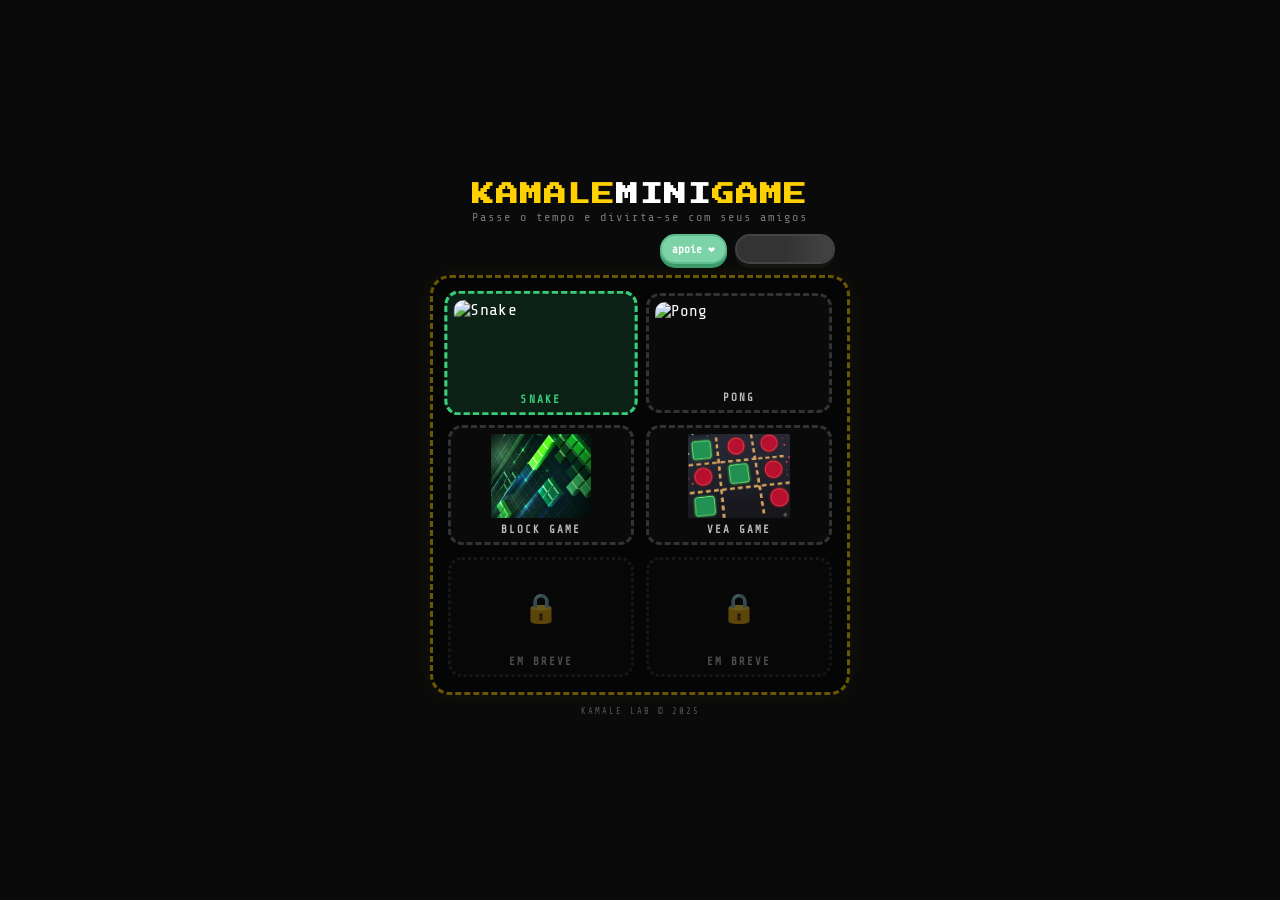
==== minigame/index.html @ 9aeac957 "fix: up/down navegam entre header e jogo (wrap=false), left/right wrap dentro do header (wrap=true)" ====
<!DOCTYPE html>
<html lang="pt-BR">
<head>
    <meta charset="UTF-8">
    <meta name="viewport" content="width=device-width, initial-scale=1.0, maximum-scale=1.0, user-scalable=no, viewport-fit=cover">
    <title>Kamale Games</title>
    <meta name="description" content="Kamale Games — Arcade retro no navegador. Snake, Pong, Block Game e Vea Game.">
    <link rel="preconnect" href="https://fonts.googleapis.com">
    <link rel="preconnect" href="https://fonts.gstatic.com" crossorigin>
    <link href="https://fonts.googleapis.com/css2?family=Press+Start+2P&family=Share+Tech+Mono&display=swap" rel="stylesheet">
    <style>
        *, *::before, *::after { margin:0; padding:0; box-sizing:border-box; -webkit-tap-highlight-color:transparent; }
        html, body { width:100%; height:100%; overflow:hidden; }
        body {
            background-color:#0a0a0a;
            color:#ffffff;
            font-family:'Share Tech Mono','Courier New',Courier,monospace;
            display:flex; flex-direction:column; align-items:center; justify-content:center;
            touch-action:none; position:fixed; inset:0;
            padding: 10px;
        }
        .header { display:flex; flex-direction:column; align-items:center; gap:4px; margin-bottom:clamp(6px,1.5vh,16px); user-select:none; }
        .header-logo { font-family:'Press Start 2P',monospace; font-size:clamp(0.85rem,4.5vw,1.4rem); font-weight:bold; color:#ffd100; letter-spacing:2px; }
        .header-sub { font-size:clamp(0.6rem,2.5vw,0.75rem); color:#777777; letter-spacing:2px; text-align:center; max-width:90vw; }
        
        #game-board {
            position: relative;
            aspect-ratio: 1 / 1;
            width: min(90vw, 72vh, 420px);
            border: 3px dashed rgba(255, 209, 0, 0.4);
            border-radius: 20px;
            background-color: #050505;
            box-shadow: 0 0 20px rgba(255, 208, 0, 0.05);
            overflow: hidden;
            padding: clamp(8px, 2vw, 15px);
            display: flex;
            flex-direction: column;
            align-items: center;
            gap: clamp(6px, 1.2vw, 10px);
        }

        /* ═══ APOIE BUTTON ═══ */
        a.apoie-btn {
            text-decoration: none;
            color: inherit;
        }
        .apoie-btn {
            height: 30px;
            padding: 0 10px;
            border-radius: 9999px;
            background-color: #7dd3a8;
            border: 2px solid #5ebd90;
            color: #000000;
            display: flex;
            align-items: center;
            justify-content: center;
            gap: 4px;
            cursor: pointer;
            outline: none;
            box-shadow: 0 4px 0 #3a9a6a;
            transform: translateY(-3px);
            transition: background-color 0.1s, transform 0.1s, border-color 0.1s, box-shadow 0.1s;
            user-select: none;
            flex-shrink: 0;
            font-family: 'Share Tech Mono', monospace;
            font-size: 0.7rem;
            font-weight: bold;
        }
        .apoie-btn:hover { background-color: #8ee5b8; }
        .apoie-btn.focused {
            background-color: #ffd100;
            border-color: #cca700;
            color: #000000;
            box-shadow: 0 0 15px rgba(255,209,0,0.5), 0 4px 0 #cca700;
            animation: apoiePulse 1s ease-in-out infinite;
        }
        @keyframes apoiePulse {
            0%, 100% { box-shadow: 0 0 15px rgba(255,209,0,0.5), 0 4px 0 #cca700; }
            50% { box-shadow: 0 0 25px rgba(255,209,0,0.8), 0 4px 0 #cca700; }
        }
        .apoie-btn:active { transform: translateY(1px); box-shadow: 0 1px 0 #3a9a6a; }

        /* ═══ GOOGLE LOGIN ═══ */
        .google-login-btn {
            position: relative;
            height: 30px;
            min-width: 100px;
            padding: 0 12px;
            border-radius: 9999px;
            background-color: #282828;
            border: 2px solid #444444;
            color: #ffffff;
            display: flex;
            align-items: center;
            justify-content: center;
            gap: 6px;
            cursor: pointer;
            outline: none;
            box-shadow: 0 4px 0 #141414;
            transform: translateY(-3px);
            transition: opacity 0.3s ease;
            user-select: none;
            flex-shrink: 0;
            margin-left: auto;
            font-family: 'Share Tech Mono', monospace;
            font-size: 0.65rem;
            font-weight: bold;
            white-space: nowrap;
            overflow: hidden;
        }
        .google-login-btn::after {
            content: '';
            position: absolute;
            inset: 0;
            border-radius: 9999px;
            background: linear-gradient(90deg, #333 25%, #444 50%, #333 75%);
            background-size: 200% 100%;
            animation: skeleton-shimmer 1.2s infinite;
        }
        .google-login-btn.loaded::after { display: none; }
        @keyframes skeleton-shimmer {
            0% { background-position: 200% 0; }
            100% { background-position: -200% 0; }
        }
        .google-login-btn svg { flex-shrink: 0; }
        .google-login-btn:hover,
        .google-login-btn.focused {
            background-color: #353535;
            border-color: #ffd100;
        }
        .google-login-btn:active {
            transform: translateY(1px);
            box-shadow: 0 1px 0 #141414;
        }

        /* ═══ GAMES GRID ═══ */
        .games-grid {
            display:grid; grid-template-columns:1fr 1fr; grid-template-rows:repeat(3, 1fr);
            gap:clamp(6px,1.2vw,12px);
            width:100%;
            flex:1;
            min-height:0;
        }
        .game-card {
            position:relative; border:3px dashed #333333; border-radius:14px;
            background-color:#0a0a0a; text-decoration:none; color:inherit;
            display:flex; flex-direction:column; align-items:center; justify-content:center;
            gap:clamp(2px,0.6vh,6px); padding:6px; overflow:hidden;
            transition:border-color 0.2s ease, transform 0.15s ease, background-color 0.2s ease; cursor:pointer;
        }
        .game-card:hover, .game-card.focused { border-color:var(--accent); background-color:var(--glow); transform:scale(1.04); outline:none; }
        .game-card:active { transform:scale(0.97); }
        .card-pong  { --accent:#00c8ff; --glow:rgba(0,200,255,0.14); }
        .card-snake { --accent:#3acc7a; --glow:rgba(58,204,122,0.14); }
        .card-block { --accent:#bf00ff; --glow:rgba(191,0,255,0.14); }
        .card-velha { --accent:#ffd100; --glow:rgba(255,209,0,0.14); }
        .card-soon  { --accent:#555555; --glow:rgba(85,85,85,0.14); }
        .card-preview { flex:1; width:100%; display:flex; align-items:center; justify-content:center; min-height:0; }
        .card-label { font-size:clamp(0.5rem,2.2vw,0.68rem); font-weight:bold; color:#bbbbbb; letter-spacing:2px; text-align:center; transition:color 0.2s; }
        .game-card:hover .card-label, .game-card.focused .card-label { color:var(--accent); }

        .card-preview-img { width:100%; height:100%; object-fit:contain; border-radius:10px; }

        /* ═══ CONTROLES MÓVEIS ═══ */
        #controls-wrapper {
            display: flex;
            justify-content: space-between;
            align-items: center;
            width: 100%;
            max-width: min(95vw, 320px);
            margin-top: clamp(8px, 1.5vh, 14px);
            user-select: none;
            z-index: 15;
        }

        #dpad-container {
            display: grid;
            grid-template-areas: ". up ." "left center right" ". down .";
            grid-template-columns: repeat(3, 38px);
            grid-template-rows: repeat(3, 38px);
            gap: 5px;
        }

        #action-buttons-container {
            display: flex;
            justify-content: center;
            align-items: center;
            width: 90px;
            height: 90px;
        }

        .dpad-btn-wrapper.up { grid-area: up; }
        .dpad-btn-wrapper.left { grid-area: left; }
        .dpad-btn-wrapper.center { grid-area: center; }
        .dpad-btn-wrapper.right { grid-area: right; }
        .dpad-btn-wrapper.down { grid-area: down; }

        .dpad-btn {
            width: 100%;
            height: 100%;
            background-color: #282828;
            border: 2px solid #444444;
            color: #888888;
            font-size: 0.9rem;
            display: flex;
            justify-content: center;
            align-items: center;
            cursor: pointer;
            outline: none;
            box-shadow: 0 4px 0 #141414;
            transform: translateY(-3px);
            transition: background-color 0.1s, transform 0.1s, border-color 0.1s, box-shadow 0.1s, color 0.1s;
            border-radius: 9px;
            font-weight: bold;
        }

        .action-btn {
            width: 100%;
            height: 100%;
            background-color: #282828;
            border: 2px solid #444444;
            border-radius: 50%;
            cursor: pointer;
            outline: none;
            box-shadow: 0 5px 0 #141414;
            transform: translateY(-4px);
            transition: background-color 0.1s, transform 0.1s, border-color 0.1s, box-shadow 0.1s, color 0.1s;
            color: #888888;
            font-size: 1.25rem;
            display: flex;
            justify-content: center;
            align-items: center;
            font-family: 'Share Tech Mono', monospace;
            font-weight: bold;
        }

        .dpad-btn:active, .dpad-btn.active,
        .action-btn:active, .action-btn.active {
            background-color: #ffd100;
            border-color: #cca700;
            color: #000000;
            transform: translateY(1px);
            box-shadow: 0 1px 0 #cca700;
        }

        .action-btn.action-a {
            width: 54px;
            height: 54px;
        }

        .pause-btn-wrapper {
            display: flex;
            flex-direction: column;
            align-items: center;
            justify-content: center;
            min-height: 50px;
        }

        .pause-btn {
            width: 28px;
            height: 28px;
            border-radius: 50%;
            background-color: #282828;
            border: 2px solid #444444;
            color: #888888;
            display: flex;
            justify-content: center;
            align-items: center;
            cursor: pointer;
            outline: none;
            box-shadow: 0 4px 0 #141414;
            transform: translateY(-3px);
            transition: background-color 0.1s, transform 0.1s, border-color 0.1s, box-shadow 0.1s, color 0.1s;
        }

        .pause-btn:active, .pause-btn.active {
            background-color: #ffd100;
            border-color: #cca700;
            color: #000000;
            transform: translateY(1px);
            box-shadow: 0 1px 0 #cca700;
        }

        .dpad-center-dot {
            width: 8px;
            height: 8px;
            background-color: #262626;
            border-radius: 50%;
            margin: auto;
        }

        .dpad-btn-wrapper.center {
            display: flex;
            justify-content: center;
            align-items: center;
        }

        .footer { margin-top:clamp(6px,1.2vh,12px); font-size:clamp(0.45rem,1.8vw,0.55rem); color:#555555; letter-spacing:2px; user-select:none; }

        /* ═══ RESPONSIVIDADE ═══ */
        @media (max-width:420px) {
            #game-board { width:95vw; height:auto !important; }
            body.vertical-game #game-board { width: min(90vw, 48vh, 320px) !important; }
            #screen-header { width:95vw; }
            body.vertical-game #screen-header { width: min(90vw, 48vh, 320px) !important; }
        }
        @media (max-height:560px) {
            .header { margin-bottom:4px; }
            .header-sub { display:none; }
            .footer { margin-top:4px; }
            #game-board { width:min(90vw, 70vh, 400px); }
            #screen-header { width:min(90vw, 70vh, 400px); }
        }
        @media (orientation:landscape) and (max-height:500px) {
            body { padding:4px; }
            .header { margin-bottom:2px; gap:2px; }
            .header-sub { display:none; }
            #game-board { width:min(85vw, 75vh, 380px); padding:6px; gap:4px; }
            #screen-header { width:min(85vw, 75vh, 380px); padding:0 6px; }
            #controls-wrapper { margin-top:4px; }
            .footer { margin-top:2px; }
        }
        @media (min-width: 769px) {
            #controls-wrapper { display: none !important; }
        }

        /* ═══ TELA DE APOIO ═══ */
        #apoie-screen {
            display: flex;
            flex-direction: column;
            align-items: center;
            justify-content: center;
            height: 100%;
            width: 100%;
        }
        .hidden {
            display: none !important;
        }
        .amount-btn {
            background-color: #111;
            border: 2px solid #333;
            color: #aaa;
            border-radius: 8px;
            font-family: 'Share Tech Mono', monospace;
            font-weight: bold;
            cursor: pointer;
            box-shadow: 0 3px 0 #1a1a1a;
            transform: translateY(-2px);
            transition: all 0.1s;
        }
        .amount-btn:hover, .amount-btn.focused {
            background-color: #222;
            border-color: #ffd100;
            color: #ffd100;
            box-shadow: 0 3px 0 #886a00;
            outline: none;
            transform: translateY(-1px) scale(1.02);
        }
        .amount-btn.selected {
            background-color: #ffd100;
            color: #1a1a1a;
            border-color: #ffd100;
            box-shadow: 0 3px 0 #886a00;
        }
        .amount-btn.selected:hover, .amount-btn.selected.focused {
            background-color: #ffe04d;
            border-color: #ffe04d;
            color: #1a1a1a;
        }
        .amount-btn:active {
            transform: translateY(1px);
            box-shadow: 0 0px 0 #1a1a1a;
        }
        
        .theme-light .amount-btn {
            background-color: #f5f5f5;
            border-color: #ccc;
            color: #333;
            box-shadow: 0 3px 0 #ddd;
        }
        .theme-light .amount-btn:hover, .theme-light .amount-btn.focused {
            background-color: #eaeaea;
            border-color: #ffd100;
            color: #ffd100;
            box-shadow: 0 3px 0 #cca700;
        }
        .theme-light .amount-btn.selected {
            background-color: #ffd100;
            color: #1a1a1a;
            border-color: #ffd100;
            box-shadow: 0 3px 0 #cca700;
        }

        /* ═══ GIFT MODAL ═══ */
        .gift-overlay {
            position: fixed; inset: 0; z-index: 5000;
            background: rgba(0,0,0,0.85);
            display: none; align-items: center; justify-content: center;
        }
        .gift-overlay.show { display: flex; }
        .gift-card {
            background: #111; border: 2px dashed rgba(255,209,0,0.4); border-radius: 18px;
            padding: 30px 24px; display: flex; flex-direction: column; align-items: center;
            gap: 18px; max-width: 320px; width: 90vw;
            box-shadow: 0 0 40px rgba(255,209,0,0.15);
            animation: giftAppear 0.4s cubic-bezier(0.34,1.56,0.64,1);
        }
        @keyframes giftAppear {
            from { opacity: 0; transform: scale(0.7) translateY(30px); }
            to { opacity: 1; transform: scale(1) translateY(0); }
        }
        .gift-title {
            font-family: 'Press Start 2P', monospace; font-size: 0.7rem;
            color: #ffd100; text-align: center; line-height: 1.6;
        }
        .gift-box-area {
            position: relative; width: 120px; height: 120px;
            cursor: pointer; user-select: none;
        }
        .gift-box {
            width: 100%; height: 100%; display: flex; align-items: center; justify-content: center;
            transition: transform 0.3s cubic-bezier(0.34,1.56,0.64,1), opacity 0.3s;
        }
        .gift-box.opened { transform: scale(0.5); opacity: 0; pointer-events: none; }
        .gift-box-svg { width: 100px; height: 100px; filter: drop-shadow(0 4px 12px rgba(255,209,0,0.3)); }
        .gift-ball {
            position: absolute; top: 50%; left: 50%;
            width: 0; height: 0; opacity: 0;
            transition: all 0.5s cubic-bezier(0.34,1.56,0.64,1);
        }
        .gift-ball.pop {
            width: 80px; height: 80px; margin: -40px 0 0 -40px;
            opacity: 1; animation: ballBounce 0.6s cubic-bezier(0.34,1.56,0.64,1);
        }
        @keyframes ballBounce {
            0% { transform: scale(0) rotate(-180deg); }
            60% { transform: scale(1.15) rotate(10deg); }
            100% { transform: scale(1) rotate(0deg); }
        }
        .gift-ball-svg { width: 100%; height: 100%; }
        .gift-actions {
            display: none; gap: 12px; width: 100%;
        }
        .gift-actions.show { display: flex; }
        .gift-btn {
            flex: 1; padding: 12px 0; border-radius: 10px;
            font-family: 'Press Start 2P', monospace; font-size: 0.55rem;
            cursor: pointer; border: none; transition: all 0.15s;
        }
        .gift-btn-activate {
            background: #3acc7a; color: #fff;
            box-shadow: 0 4px 0 #1e8a50;
        }
        .gift-btn-activate:hover { background: #4ddb8b; }
        .gift-btn-activate:active { transform: translateY(2px); box-shadow: 0 1px 0 #1e8a50; }
        .gift-btn-cancel {
            background: #444; color: #ccc; border: 1px solid #666;
            box-shadow: 0 4px 0 #222;
        }
        .gift-btn-cancel:hover { background: #555; color: #fff; }
        .gift-btn-cancel:active { transform: translateY(2px); box-shadow: 0 1px 0 #222; }
        .gift-hint {
            font-size: 0.65rem; color: #888; text-align: center;
        }
        .gift-hint.pop { display: none; }
        .gift-desc {
            font-size: 0.75rem; color: #aaa; text-align: center; line-height: 1.5;
            display: none;
        }
        .gift-desc.show { display: block; }

        /* ═══ TOAST ═══ */
        #toastContainer .toast {
            padding: 10px 20px; border-radius: 10px;
            font-family: 'Share Tech Mono', monospace; font-size: 0.8rem; font-weight: bold;
            color: #333; background-color: #fff; border: 1px solid #ddd;
            box-shadow: 0 6px 20px rgba(0,0,0,0.15);
            opacity: 0; transform: translateY(-20px);
            transition: all 0.3s cubic-bezier(0.4,0,0.2,1);
            pointer-events: auto; white-space: nowrap;
        }
        #toastContainer .toast.show { opacity: 1; transform: translateY(0); }
        #toastContainer .toast.hide { opacity: 0; transform: translateY(-20px); }
        #toastContainer .toast.toast-success { border-color: #3acc7a; background-color: #eafaf1; color: #2ea862; }

        /* ═══ SCREEN HEADER (FOR TOP BUTTONS ABOVE GAME BOARD) ═══ */
        #screen-header {
            display: flex;
            align-items: center;
            width: min(90vw, 72vh, 420px);
            padding: 0 clamp(8px, 2vw, 15px);
            margin-bottom: clamp(4px, 1vh, 8px);
            min-height: 30px;
            user-select: none;
        }

        /* ═══ ASPECT RATIO FOR VERTICAL GAMES (BLOCK/TETRIS) ═══ */
        body.vertical-game #game-board {
            aspect-ratio: 1 / 1.5 !important;
            width: min(90vw, 50vh, 320px) !important;
            height: auto !important;
        }
        body.vertical-game #screen-header {
            width: min(90vw, 50vh, 320px) !important;
        }


        /* ═══ JOGO ATIVO: iframe cola nas bordas tracejadas ═══ */
        body.game-active #game-board {
            padding: 0 !important;
            gap: 0 !important;
        }
        body.game-active #game-iframe {
            border-radius: 17px; /* acompanha o border-radius do #game-board (20px - borda 3px) */
            width: 100% !important;
            height: 100% !important;
            flex: 1;
        }
    </style>
</head>
<body>

<div class="header">
    <div class="header-logo">KAMALE<span style="color:#ffffff">MINI</span>GAME</div>
    <div class="header-sub">Passe o tempo e divirta-se com seus amigos</div>
</div>

<!-- Barra Superior Externa à Tela (Acima da linha tracejada) -->
<div id="screen-header">
    <!-- Botão Home (Voltar ao Menu) - Oculto por padrão -->
    <button id="home-btn" class="home-btn hidden" aria-label="Voltar ao menu" style="display: none; align-items: center; justify-content: center; width: 30px; height: 30px; border-radius: 50%; background: #cf6666; border: 2px solid #df8888; color: #fff; cursor: pointer; box-shadow: 0 3px 0 #8a3c3c; transform: translateY(-2px); font-weight: bold; font-family: monospace; font-size: 0.9rem; outline: none; z-index: 10;">
        ←
    </button>
    
    <!-- Área de Login/Apoie à direita -->
    <div id="screen-header-right" style="display: flex; align-items: center; gap: 8px; margin-left: auto;">
        <a href="apoie.html" class="apoie-btn" id="apoie-btn" aria-label="Apoie o Kamale Games">apoie ❤️</a>
        <button class="google-login-btn" id="google-login-btn" aria-label="Entrar"></button>
    </div>
</div>

<div id="game-board">

    <!-- Container de Conteúdo -->
    <div id="screen-content" style="width: 100%; flex: 1; min-height: 0; display: flex; flex-direction: column;">
        <div class="games-grid" id="games-grid">
            <!-- SNAKE -->
            <a href="snake/index.html" class="game-card card-snake" id="card-snake" aria-label="Jogar Snake">
                <div class="card-preview">
                    <img src="assets/previews/snake-preview.jpg" alt="Snake" class="card-preview-img">
                </div>
                <div class="card-label">SNAKE</div>
            </a>

            <!-- PONG -->
            <a href="pong/index.html" class="game-card card-pong" id="card-pong" aria-label="Jogar Pong">
                <div class="card-preview">
                    <img src="assets/previews/pong-preview.png" alt="Pong" class="card-preview-img">
                </div>
                <div class="card-label">PONG</div>
            </a>

            <!-- BLOCK -->
            <a href="block/index.html" class="game-card card-block" id="card-block" aria-label="Jogar Block Game">
                <div class="card-preview">
                    <img src="assets/previews/block-preview.png" alt="Block Game" class="card-preview-img">
                </div>
                <div class="card-label">BLOCK GAME</div>
            </a>

            <!-- VEA GAME -->
            <a href="veagame/index.html" class="game-card card-velha" id="card-velha" aria-label="Jogar Vea Game">
                <div class="card-preview">
                    <img src="assets/previews/vea-preview.png" alt="Vea Game" class="card-preview-img">
                </div>
                <div class="card-label">VEA GAME</div>
            </a>

            <!-- EM BREVE -->
            <div class="game-card card-soon" id="card-soon" style="opacity: 0.4; cursor: not-allowed; border-style: dotted;">
                <div class="card-preview" style="font-size: clamp(1.2rem, 4vw, 1.8rem); display: flex; align-items: center; justify-content: center; height:100%; width:100%;">
                    🔒
                </div>
                <div class="card-label">EM BREVE</div>
            </div>

            <!-- EM BREVE 2 -->
            <div class="game-card card-soon" id="card-soon-2" style="opacity: 0.4; cursor: not-allowed; border-style: dotted;">
                <div class="card-preview" style="font-size: clamp(1.2rem, 4vw, 1.8rem); display: flex; align-items: center; justify-content: center; height:100%; width:100%;">
                    🔒
                </div>
                <div class="card-label">EM BREVE</div>
            </div>
        </div>
        
        <iframe id="game-iframe" class="hidden" src="" style="width: 100%; flex: 1; border: none; background: #000; border-radius: 10px; display: none;"></iframe>

        <!-- TELA DE APOIO -->
        <div id="apoie-screen" class="hidden" style="width: 100%; flex: 1; display: flex; flex-direction: column; align-items: center; justify-content: center; gap: clamp(8px, 2vh, 18px); padding: clamp(10px, 3vw, 20px); box-sizing: border-box; overflow-y: auto;">
            <div class="apoie-card" style="width: 100%; max-width: 320px; display: flex; flex-direction: column; align-items: center; gap: clamp(8px, 1.8vh, 16px);">
                <div class="apoie-title" style="font-family: 'Press Start 2P', monospace; font-size: clamp(0.75rem, 3.5vw, 1.1rem); color: #ffd100; text-align: center; margin-bottom: 4px;">APOIE O KAMALE</div>
                <div class="apoie-desc" style="font-size: clamp(0.65rem, 2.8vw, 0.8rem); color: #888; text-align: center; max-width: 320px; line-height: 1.4;">
                    Ajude-nos a manter os minijogos gratuitos e sempre evoluindo! Sua contribuição garante novos recursos e skins!
                </div>
                
                <div style="width: 100%; height: 1px; background: rgba(255,209,0,0.15); margin: 4px 0;"></div>
                
                <div class="amount-label" style="font-size: clamp(0.65rem, 2.5vw, 0.75rem); color: #ffd100; font-weight: bold; align-self: flex-start;">ESCOLHA O VALOR:</div>
                <div class="amount-options" style="display: grid; grid-template-columns: repeat(4, 1fr); gap: 6px; width: 100%;">
                    <button class="amount-btn" data-value="5" style="padding: clamp(8px, 1.8vh, 12px) 0; font-size: clamp(0.75rem, 3vw, 0.95rem);">R$ 5</button>
                    <button class="amount-btn selected" data-value="10" style="padding: clamp(8px, 1.8vh, 12px) 0; font-size: clamp(0.75rem, 3vw, 0.95rem);">R$ 10</button>
                    <button class="amount-btn" data-value="20" style="padding: clamp(8px, 1.8vh, 12px) 0; font-size: clamp(0.75rem, 3vw, 0.95rem);">R$ 20</button>
                    <button class="amount-btn" data-value="50" style="padding: clamp(8px, 1.8vh, 12px) 0; font-size: clamp(0.75rem, 3vw, 0.95rem);">R$ 50</button>
                </div>
                
                <div style="width: 100%; height: 1px; background: rgba(255,209,0,0.15); margin: 4px 0;"></div>
                
                <button class="pay-btn" id="apoie-pay-btn" style="width: 100%; background: #3acc7a; border: none; padding: clamp(10px, 2vh, 14px); border-radius: 12px; font-family: 'Share Tech Mono', monospace; font-size: clamp(0.9rem, 3.5vw, 1.1rem); font-weight: bold; color: #fff; cursor: pointer; box-shadow: 0 4px 0 #1e8a50; transform: translateY(-2px); transition: all 0.1s; display: flex; align-items: center; justify-content: center; gap: 8px;">
                    APOIAR ❤️
                </button>
                
                <button class="back-btn menu-btn-back" id="apoie-back-btn" style="font-family: 'Share Tech Mono', monospace; padding: clamp(6px, 1.5vh, 10px) 16px; border-radius: 9999px; background: transparent; border: 2px solid #555; color: #aaa; cursor: pointer; font-size: clamp(0.7rem, 2.5vw, 0.8rem); transition: all 0.1s;">
                    ← VOLTAR
                </button>
            </div>
        </div>
    </div>
</div>

<!-- ═══ GIFT MODAL ═══ -->
<div class="gift-overlay" id="giftOverlay">
    <div class="gift-card">
        <div class="gift-title">🎁 PARABÉNS!<br>Você ganhou um<br>presente surpresa!</div>
        <div class="gift-box-area" id="giftBoxArea">
            <div class="gift-box" id="giftBox">
                <svg class="gift-box-svg" viewBox="0 0 100 100">
                    <rect x="15" y="40" width="70" height="50" rx="4" fill="#ffd100" stroke="#cca700" stroke-width="2"/>
                    <rect x="10" y="30" width="80" height="18" rx="4" fill="#ffeb3b" stroke="#cca700" stroke-width="2"/>
                    <rect x="45" y="30" width="10" height="60" fill="#e53935"/>
                    <rect x="10" y="30" width="80" height="18" rx="4" fill="none" stroke="#cca700" stroke-width="2"/>
                    <path d="M50 30 C50 30 35 10 25 20 C15 30 30 30 50 30" fill="#e53935"/>
                    <path d="M50 30 C50 30 65 10 75 20 C85 30 70 30 50 30" fill="#e53935"/>
                </svg>
            </div>
            <div class="gift-ball" id="giftBall">
                <img src="assets/shared/bola-da-copa-26.png" alt="Bola da Copa" class="gift-ball-svg">
            </div>
        </div>
        <div class="gift-hint" id="giftHint">Toque na caixa para abrir!</div>
        <div class="gift-desc" id="giftDesc">BOLA DA COPA ⚽<br>Substitui os círculos em todos os jogos!</div>
        <div class="gift-actions" id="giftActions">
            <button class="gift-btn gift-btn-activate" id="giftActivate">ATIVAR</button>
            <button class="gift-btn gift-btn-cancel" id="giftCancel">CANCELAR</button>
        </div>
    </div>
</div>

<!-- ═══ TOAST ═══ -->
<div id="toastContainer" style="position:fixed;top:12px;left:50%;transform:translateX(-50%);z-index:9999;display:flex;flex-direction:column;align-items:center;gap:8px;pointer-events:none;"></div>
<div id="controls-wrapper">
    <div id="dpad-container">
        <div class="dpad-btn-wrapper up">
            <button id="dpad-up" class="dpad-btn" aria-label="Mover para cima">▲</button>
        </div>
        <div class="dpad-btn-wrapper left">
            <button id="dpad-left" class="dpad-btn" aria-label="Mover para a esquerda">◀</button>
        </div>
        <div class="dpad-btn-wrapper center">
            <div class="dpad-center-dot"></div>
        </div>
        <div class="dpad-btn-wrapper right">
            <button id="dpad-right" class="dpad-btn" aria-label="Mover para a direita">▶</button>
        </div>
        <div class="dpad-btn-wrapper down">
            <button id="dpad-down" class="dpad-btn" aria-label="Mover para baixo">▼</button>
        </div>
    </div>

    <!-- Botão de Pause (Meio) - Oculto por padrão -->
    <div class="pause-btn-wrapper">
        <button id="mobile-pause-btn" class="pause-btn hidden" aria-label="Pausar jogo" style="display: none;">
            <svg xmlns="http://www.w3.org/2000/svg" viewBox="0 0 24 24" width="12" height="12" fill="currentColor">
                <rect x="5" y="4" width="4" height="16" rx="1"/>
                <rect x="15" y="4" width="4" height="16" rx="1"/>
            </svg>
        </button>
    </div>

    <div id="action-buttons-container">
        <button id="action-a" class="action-btn action-a" aria-label="Selecionar">A</button>
    </div>
</div>

<div class="footer">KAMALE LAB &copy; 2025</div>

<!-- Firebase SDK -->
<script src="https://www.gstatic.com/firebasejs/9.23.0/firebase-app-compat.js"></script>
<script src="https://www.gstatic.com/firebasejs/9.23.0/firebase-database-compat.js"></script>
<script src="https://www.gstatic.com/firebasejs/9.23.0/firebase-auth-compat.js"></script>
<script src="firebase-config.js"></script>
<script src="auth.js"></script>

<script>
    // ═══ TOAST ═══
    function showToast(message, type = 'info', duration = 3000) {
        const container = document.getElementById('toastContainer');
        if (!container) return;
        const toast = document.createElement('div');
        toast.className = 'toast toast-' + type;
        toast.textContent = message;
        container.appendChild(toast);
        requestAnimationFrame(() => { toast.classList.add('show'); });
        setTimeout(() => {
            toast.classList.remove('show');
            toast.classList.add('hide');
            setTimeout(() => toast.remove(), 300);
        }, duration);
    }

    // ═══ GIFT MODAL ═══
    function checkGiftModal() {
        const params = new URLSearchParams(window.location.search);
        if (params.get('gift') === 'pending') {
            showGiftModal();
            window.history.replaceState({}, '', 'index.html');
        }
    }

    function showGiftModal() {
        const overlay = document.getElementById('giftOverlay');
        const boxArea = document.getElementById('giftBoxArea');
        const box = document.getElementById('giftBox');
        const ball = document.getElementById('giftBall');
        const hint = document.getElementById('giftHint');
        const desc = document.getElementById('giftDesc');
        const actions = document.getElementById('giftActions');
        const activateBtn = document.getElementById('giftActivate');
        const cancelBtn = document.getElementById('giftCancel');

        overlay.classList.add('show');
        box.classList.remove('opened');
        ball.classList.remove('pop');
        hint.classList.remove('pop');
        desc.classList.remove('show');
        actions.classList.remove('show');

        let opened = false;

        boxArea.onclick = () => {
            if (opened) return;
            opened = true;
            box.classList.add('opened');
            setTimeout(() => {
                ball.classList.add('pop');
                hint.classList.add('pop');
                setTimeout(() => {
                    desc.classList.add('show');
                    actions.classList.add('show');
                }, 500);
            }, 250);
        };

        activateBtn.onclick = () => {
            localStorage.setItem('kamale_donor', 'true');
            overlay.classList.remove('show');
            showToast('Bola da Copa ativada! ⚽', 'success');
        };

        cancelBtn.onclick = () => {
            overlay.classList.remove('show');
        };
    }

    checkGiftModal();

    // Estado do Jogo Centralizado
    let gameActive = false;
    let hubPaused = false;
    const gameIframe = document.getElementById('game-iframe');
    
    // Injetar estilos de reset e escala no iframe dinamicamente para evitar cache de CSS no browser
    if (gameIframe) {
        gameIframe.onload = () => {
            try {
                const doc = gameIframe.contentDocument || gameIframe.contentWindow.document;
                if (!doc) return;
                if (doc.body) {
                    doc.body.classList.add('in-iframe');
                }
                let style = doc.getElementById('kamale-iframe-styles');
                if (!style) {
                    style = doc.createElement('style');
                    style.id = 'kamale-iframe-styles';
                    doc.head.appendChild(style);
                }
                style.textContent = `
                    #controls-wrapper, .game-top-row {
                        display: none !important;
                    }
                    body, #app-container, .screen, .game-section {
                        height: 100% !important;
                        width: 100% !important;
                        max-width: 100% !important;
                        padding: 0 !important;
                        margin: 0 !important;
                    }
                    #game-board {
                        max-width: 100% !important;
                        width: 100% !important;
                        height: 100% !important;
                        border: none !important;
                        border-radius: 0 !important;
                        box-shadow: none !important;
                        padding: 0 !important;
                        aspect-ratio: unset !important;
                        overflow: unset !important;
                        overflow-y: auto !important;
                        display: flex !important;
                        flex-direction: column !important;
                        justify-content: center !important;
                    }
                    .overlay, #game-canvas, #mp-game-canvas {
                        border-radius: 0 !important;
                    }
                    .menu-btn {
                        padding: 6px 14px 10px 14px !important;
                        font-size: 0.95rem !important;
                        box-shadow: 0 3px 0 #141414 !important;
                        transform: translateY(-2px) !important;
                        width: auto !important;
                        max-width: 240px !important;
                    }
                    .menu-btn:active, .menu-btn.focused:active {
                        transform: translateY(1px) !important;
                        box-shadow: 0 0px 0 #141414 !important;
                    }
                    .menu-title {
                        font-size: 1.3rem !important;
                        margin-bottom: 6px !important;
                    }
                    .menu-content {
                        gap: 8px !important;
                        padding: 10px !important;
                    }
                    .room-input, .mp-input, .name-input {
                        font-size: 1rem !important;
                        padding: 8px 12px !important;
                        margin-top: 6px !important;
                    }
                    .instructions-title {
                        font-size: 1rem !important;
                    }
                    .instructions-list li {
                        font-size: 0.72rem !important;
                        line-height: 1.3 !important;
                    }
                    .instructions-content {
                        padding: 10px 15px !important;
                    }
                    .game-over-title {
                        font-size: 1.2rem !important;
                    }
                    .spectator-text {
                        font-size: 0.75rem !important;
                    }
                    .game-over-content {
                        padding: 15px !important;
                        gap: 8px !important;
                    }
                `;
            } catch (e) {
                console.error("Erro ao injetar estilos no iframe:", e);
            }
        };
    }
    
    const gamesGrid = document.getElementById('games-grid');
    const homeBtn = document.getElementById('home-btn');
    const screenHeaderRight = document.getElementById('screen-header-right');
    const mobilePauseBtn = document.getElementById('mobile-pause-btn');

    // Mapeamento de tecla e ícone do botão A por jogo
    const GAME_ACTION_MAP = {
        snake:   { key: 'z',   label: 'Y', dpadLabel: 'Língua' },
        pong:    { key: ' ',   label: '⚡', dpadLabel: 'Poder'  },
        block:   { key: 'z', label: '↻', dpadLabel: 'Girar' },
        veagame: { key: 'Enter',   label: '✓', dpadLabel: 'OK'    },
    };
    let currentGameActionKey = 'z';

    function startGame(url) {
        gameActive = true;

        // Detectar jogo pelo URL e configurar botão A
        const gameName = Object.keys(GAME_ACTION_MAP).find(k => url.includes(k)) || 'snake';
        const actionCfg = GAME_ACTION_MAP[gameName];
        currentGameActionKey = actionCfg.key;
        const actionBtn = document.getElementById('action-a');
        if (actionBtn) actionBtn.textContent = actionCfg.label;

        // Ajustar proporção se for o jogo Block
        if (gameName === 'block') {
            document.body.classList.add('vertical-game');
        } else {
            document.body.classList.remove('vertical-game');
        }

        // Exibir e carregar o iframe
        const separator = url.includes('?') ? '&' : '?';
        gameIframe.src = `${url}${separator}iframe=true`;
        gameIframe.style.display = 'block';
        gameIframe.classList.remove('hidden');

        // Ocultar a grid de jogos
        gamesGrid.style.display = 'none';

        // Ativar modo jogo no body (remove padding do game-board)
        document.body.classList.add('game-active');

        // Exibir botão home (evitar UI duplicada)
        homeBtn.style.display = 'flex';
        homeBtn.classList.remove('hidden');

        // Exibir botão de pause com ícone de pause e resetar estado de pause
        hubPaused = false;
        mobilePauseBtn.style.display = 'flex';
        mobilePauseBtn.classList.remove('hidden');
        setPauseBtnIcon(false);
    }

    // Atualiza ícone do botão pause/play no hub
    function setPauseBtnIcon(isPaused) {
        if (!mobilePauseBtn) return;
        if (isPaused) {
            // Ícone de Play
            mobilePauseBtn.innerHTML = '<svg xmlns="http://www.w3.org/2000/svg" viewBox="0 0 24 24" width="12" height="12" fill="currentColor"><path d="M8 5v14l11-7z"/></svg>';
        } else {
            // Ícone de Pause
            mobilePauseBtn.innerHTML = '<svg xmlns="http://www.w3.org/2000/svg" viewBox="0 0 24 24" width="12" height="12" fill="currentColor"><rect x="5" y="4" width="4" height="16" rx="1"/><rect x="15" y="4" width="4" height="16" rx="1"/></svg>';
        }
    }

    function exitGame() {
        gameActive = false;

        // Resetar foco do header
        focusedHeaderIndex = -1;
        updateHeaderFocus();

        // Resetar proporção da tela
        document.body.classList.remove('vertical-game');

        // Remover modo jogo (restaura padding do game-board)
        document.body.classList.remove('game-active');

        // Limpar e ocultar o iframe
        gameIframe.src = 'about:blank';
        gameIframe.style.display = 'none';
        gameIframe.classList.add('hidden');
        
        // Mostrar a grid de jogos
        gamesGrid.style.display = 'grid';
        
        // Ocultar botão de pause e resetar ícone e estado de pause
        hubPaused = false;
        mobilePauseBtn.style.display = 'none';
        mobilePauseBtn.classList.add('hidden');
        setPauseBtnIcon(false);

        
        // Ocultar botão home
        homeBtn.style.display = 'none';
        homeBtn.classList.add('hidden');
        
        // Retornar o foco
        updateFocus();
    }

    // ═══ HEADER ITEMS (navegáveis mesmo com jogo ativo) ═══
    const headerItems = [
        document.getElementById('home-btn'),
        document.getElementById('apoie-btn'),
        document.getElementById('google-login-btn'),
    ].filter(Boolean);
    let focusedHeaderIndex = -1; // -1 = sem foco no header (jogo tem foco)

    function updateHeaderFocus() {
        headerItems.forEach((item, idx) => {
            if (idx === focusedHeaderIndex) {
                item.classList.add('focused');
            } else {
                item.classList.remove('focused');
            }
        });
    }

    function moveHeaderFocus(dir, wrap) {
        if (headerItems.length === 0) return false;
        if (focusedHeaderIndex === -1 && dir > 0) return false;
        if (focusedHeaderIndex === -1 && dir < 0) {
            focusedHeaderIndex = headerItems.length - 1;
        } else {
            const next = focusedHeaderIndex + dir;
            if (next < 0) {
                if (wrap) {
                    focusedHeaderIndex = headerItems.length - 1;
                } else {
                    focusedHeaderIndex = -1; // sai do header, volta ao jogo
                    updateHeaderFocus();
                    return true;
                }
            } else if (next >= headerItems.length) {
                if (wrap) {
                    focusedHeaderIndex = 0;
                } else {
                    focusedHeaderIndex = -1; // sai do header, volta ao jogo
                    updateHeaderFocus();
                    return true;
                }
            } else {
                focusedHeaderIndex = next;
            }
        }
        updateHeaderFocus();
        return true;
    }

    function activateHeaderFocus() {
        if (focusedHeaderIndex < 0 || focusedHeaderIndex >= headerItems.length) return false;
        const item = headerItems[focusedHeaderIndex];
        if (item) item.click();
        return true;
    }

    // ═══ NAVEGAÇÃO DO MENU ═══
    const allItems = [
        document.getElementById('apoie-btn'),
        document.getElementById('google-login-btn'),
        document.getElementById('card-snake'),
        document.getElementById('card-pong'),
        document.getElementById('card-block'),
        document.getElementById('card-velha'),
        document.getElementById('card-soon'),
        document.getElementById('card-soon-2')
    ];
    let focusedIndex = 2;
    const ROWS = [[0, 1], [2, 3], [4, 5], [6, 7]];

    function findPos(idx) {
        for (let r = 0; r < ROWS.length; r++) {
            const c = ROWS[r].indexOf(idx);
            if (c !== -1) return { r, c };
        }
        return { r: 0, c: 0 };
    }

    function updateFocus() {
        if (gameActive) return;
        allItems.forEach((item, idx) => {
            if (idx === focusedIndex) {
                item.classList.add('focused');
                item.focus();
            } else {
                item.classList.remove('focused');
            }
        });
    }

    allItems.forEach((item, idx) => {
        item.addEventListener('mouseenter', () => {
            if (!gameActive) {
                focusedIndex = idx;
                updateFocus();
            }
        });
    });

    // Capturar cliques diretos do mouse nos cards de jogos
    const gameCards = document.querySelectorAll('.game-card');
    gameCards.forEach(card => {
        card.addEventListener('click', (e) => {
            e.preventDefault();
            const url = card.getAttribute('href');
            if (url) startGame(url);
        });
    });

    function moveFocus(dr, dc) {
        if (gameActive) return;
        const currentRows = apoieActive ? ROWS_APOIE : ROWS;
        const currentItems = apoieActive ? allItemsApoie : allItems;
        let currentIdx = apoieActive ? focusedIndexApoie : focusedIndex;

        function findPosInternal(idx) {
            for (let r = 0; r < currentRows.length; r++) {
                const c = currentRows[r].indexOf(idx);
                if (c !== -1) return { r, c };
            }
            return { r: 0, c: 0 };
        }

        const { r, c } = findPosInternal(currentIdx);
        let nr = r + dr;
        const totalRows = currentRows.length;

        // Wrap-around vertical
        if (nr < 0) nr = totalRows - 1;
        if (nr >= totalRows) nr = 0;

        const row = currentRows[nr];
        let nc = dc === 0 ? c : c + dc;

        // Wrap-around horizontal
        if (nc < 0) nc = row.length - 1;
        if (nc >= row.length) nc = 0;

        if (apoieActive) {
            focusedIndexApoie = row[nc];
            updateFocusApoie();
        } else {
            focusedIndex = row[nc];
            updateFocus();
        }
    }

    // Configuração dos Botões Físicos / D-pad
    function setupButton(btn, pressAction, releaseAction) {
        if (!btn) return;
        const press = (e) => {
            e.preventDefault();
            btn.classList.add('active');
            pressAction();
        };
        const release = () => {
            btn.classList.remove('active');
            if (releaseAction) releaseAction();
        };
        btn.addEventListener('touchstart', press, { passive: false });
        btn.addEventListener('touchend', release, { passive: true });
        btn.addEventListener('touchcancel', release, { passive: true });
        btn.addEventListener('mousedown', press);
        btn.addEventListener('mouseup', release);
        btn.addEventListener('mouseleave', release);
    }

    // ═══ COMUNICAÇÃO COM IFRAME VIA postMessage ═══
    // Mapeia botão do dpad para tecla de teclado padrão
    const DPAD_KEY_MAP = {
        'dpad-up':    'ArrowUp',
        'dpad-down':  'ArrowDown',
        'dpad-left':  'ArrowLeft',
        'dpad-right': 'ArrowRight',
    };

    function sendKeyToIframe(key, eventType) {
        if (!gameActive || !gameIframe.contentWindow) return;
        gameIframe.contentWindow.postMessage(
            { type: 'KAMALE_INPUT', key, event: eventType },
            '*'
        );
    }

    setupButton(document.getElementById('dpad-up'),
        () => {
            if (gameActive) {
                if (!moveHeaderFocus(-1, false)) {
                    sendKeyToIframe('ArrowUp', 'keydown');
                }
            } else moveFocus(-1, 0);
        },
        () => {
            if (gameActive && focusedHeaderIndex === -1) sendKeyToIframe('ArrowUp', 'keyup');
        }
    );

    setupButton(document.getElementById('dpad-down'),
        () => {
            if (gameActive) {
                if (!moveHeaderFocus(1, false)) {
                    sendKeyToIframe('ArrowDown', 'keydown');
                }
            } else moveFocus(1, 0);
        },
        () => {
            if (gameActive && focusedHeaderIndex === -1) sendKeyToIframe('ArrowDown', 'keyup');
        }
    );

    setupButton(document.getElementById('dpad-left'),
        () => {
            if (gameActive) {
                if (focusedHeaderIndex === -1) {
                    sendKeyToIframe('ArrowLeft', 'keydown');
                } else {
                    moveHeaderFocus(-1, true);
                }
            } else moveFocus(0, -1);
        },
        () => {
            if (gameActive && focusedHeaderIndex === -1) sendKeyToIframe('ArrowLeft', 'keyup');
        }
    );

    setupButton(document.getElementById('dpad-right'),
        () => {
            if (gameActive) {
                if (focusedHeaderIndex === -1) {
                    sendKeyToIframe('ArrowRight', 'keydown');
                } else {
                    moveHeaderFocus(1, true);
                }
            } else moveFocus(0, 1);
        },
        () => {
            if (gameActive && focusedHeaderIndex === -1) sendKeyToIframe('ArrowRight', 'keyup');
        }
    );

    setupButton(document.getElementById('mobile-pause-btn'),
        () => {
            if (gameActive) {
                hubPaused = !hubPaused;
                setPauseBtnIcon(hubPaused);
                sendKeyToIframe('p', 'keydown');
            }
        },
        () => {
            if (gameActive) sendKeyToIframe('p', 'keyup');
        }
    );

    setupButton(document.getElementById('action-a'),
        () => {
            if (gameActive) {
                if (!activateHeaderFocus()) {
                    sendKeyToIframe(currentGameActionKey, 'keydown');
                }
            } else if (apoieActive) {
                const item = allItemsApoie[focusedIndexApoie];
                if (item) item.click();
            } else {
                const item = allItems[focusedIndex];
                if (item.tagName === 'A') {
                    const url = item.getAttribute('href');
                    startGame(url);
                } else {
                    item.click();
                }
            }
        },
        () => {
            if (gameActive && focusedHeaderIndex === -1) sendKeyToIframe(currentGameActionKey, 'keyup');
        }
    );

    // Evento do Botão Home
    homeBtn.addEventListener('click', () => {
        if (apoieActive) closeApoieScreen();
        else exitGame();
    });

    // Repasse de Inputs de Teclado ao iframe via postMessage
    window.addEventListener('keydown', (e) => {
        if (gameActive) {
            if (e.key === 'Escape') {
                exitGame();
                e.preventDefault();
                return;
            }

            // Navegação vertical do header (sobe/desce entre header e jogo)
            if (e.key === 'ArrowUp' || e.key === 'w' || e.key === 'W' || e.key === 'ArrowDown' || e.key === 's' || e.key === 'S') {
                const dir = (e.key === 'ArrowUp' || e.key === 'w' || e.key === 'W') ? -1 : 1;
                if (moveHeaderFocus(dir, false)) {
                    document.getElementById('dpad-up')?.classList.add('active');
                    e.preventDefault();
                    return;
                }
            }

            // Navegação horizontal do header (lado a lado, quando já estiver focado)
            if (e.key === 'ArrowLeft' || e.key === 'a' || e.key === 'A' || e.key === 'ArrowRight' || e.key === 'd' || e.key === 'D') {
                if (focusedHeaderIndex !== -1) {
                    const hdir = (e.key === 'ArrowLeft' || e.key === 'a' || e.key === 'A') ? -1 : 1;
                    moveHeaderFocus(hdir, true);
                    document.getElementById('dpad-left')?.classList.add('active');
                    e.preventDefault();
                    return;
                }
            }

            // Ativar botão do header se estiver focado
            if ([' ', 'Enter', 'z', 'Z', 'x', 'X'].includes(e.key)) {
                document.getElementById('action-a')?.classList.add('active');
                if (activateHeaderFocus()) {
                    e.preventDefault();
                    return;
                }
            }

            // Feedback visual nos botões do index
            switch (e.key) {
                case 'ArrowUp': case 'w': case 'W': document.getElementById('dpad-up')?.classList.add('active'); break;
                case 'ArrowDown': case 's': case 'S': document.getElementById('dpad-down')?.classList.add('active'); break;
                case 'ArrowLeft': case 'a': case 'A': document.getElementById('dpad-left')?.classList.add('active'); break;
                case 'ArrowRight': case 'd': case 'D': document.getElementById('dpad-right')?.classList.add('active'); break;
                case ' ': case 'Enter': case 'z': case 'Z': case 'x': case 'X': document.getElementById('action-a')?.classList.add('active'); break;
                case 'p': case 'P':
                    document.getElementById('mobile-pause-btn')?.classList.add('active');
                    hubPaused = !hubPaused;
                    setPauseBtnIcon(hubPaused);
                    break;
            }

            // Encaminhar tecla ao iframe via postMessage (com tradução para ação)
            let keyToSend = e.key;
            if ([' ', 'Enter', 'z', 'Z', 'x', 'X'].includes(e.key)) {
                keyToSend = currentGameActionKey;
            }
            sendKeyToIframe(keyToSend, 'keydown');
            e.preventDefault();
            return;
        }

        let handled = false;
        switch (e.key) {
            case 'ArrowUp': case 'w': case 'W':
                moveFocus(-1, 0);
                document.getElementById('dpad-up')?.classList.add('active');
                handled = true; break;
            case 'ArrowDown': case 's': case 'S':
                moveFocus(1, 0);
                document.getElementById('dpad-down')?.classList.add('active');
                handled = true; break;
            case 'ArrowLeft': case 'a': case 'A':
                moveFocus(0, -1);
                document.getElementById('dpad-left')?.classList.add('active');
                handled = true; break;
            case 'ArrowRight': case 'd': case 'D':
                moveFocus(0, 1);
                document.getElementById('dpad-right')?.classList.add('active');
                handled = true; break;
            case ' ': case 'Enter': case 'z': case 'Z': case 'x': case 'X':
                document.getElementById('action-a')?.classList.add('active');
                if (apoieActive) {
                    const item = allItemsApoie[focusedIndexApoie];
                    if (item) item.click();
                } else {
                    const item = allItems[focusedIndex];
                    if (item.tagName === 'A') {
                        const url = item.getAttribute('href');
                        startGame(url);
                    } else {
                        item.click();
                    }
                }
                handled = true; break;
        }
        if (handled) e.preventDefault();
    });

    window.addEventListener('keyup', (e) => {
        if (gameActive) {
            switch (e.key) {
                case 'ArrowUp': case 'w': case 'W': document.getElementById('dpad-up')?.classList.remove('active'); break;
                case 'ArrowDown': case 's': case 'S': document.getElementById('dpad-down')?.classList.remove('active'); break;
                case 'ArrowLeft': case 'a': case 'A': document.getElementById('dpad-left')?.classList.remove('active'); break;
                case 'ArrowRight': case 'd': case 'D': document.getElementById('dpad-right')?.classList.remove('active'); break;
                case ' ': case 'Enter': case 'z': case 'Z': case 'x': case 'X': document.getElementById('action-a')?.classList.remove('active'); break;
                case 'p': case 'P': document.getElementById('mobile-pause-btn')?.classList.remove('active'); break;
            }

            // Só encaminha keyup ao iframe se o header não estiver focado
            if (focusedHeaderIndex === -1) {
                let keyToSend = e.key;
                if ([' ', 'Enter', 'z', 'Z', 'x', 'X'].includes(e.key)) {
                    keyToSend = currentGameActionKey;
                }
                sendKeyToIframe(keyToSend, 'keyup');
            }
            return;
        }

        switch (e.key) {
            case 'ArrowUp': case 'w': case 'W': document.getElementById('dpad-up')?.classList.remove('active'); break;
            case 'ArrowDown': case 's': case 'S': document.getElementById('dpad-down')?.classList.remove('active'); break;
            case 'ArrowLeft': case 'a': case 'A': document.getElementById('dpad-left')?.classList.remove('active'); break;
            case 'ArrowRight': case 'd': case 'D': document.getElementById('dpad-right')?.classList.remove('active'); break;
            case ' ': case 'Enter': case 'z': case 'Z': case 'x': case 'X': document.getElementById('action-a')?.classList.remove('active'); break;
        }
    });

    // Apoie Screen Setup
    let apoieActive = false;
    let focusedIndexApoie = 1; // Default to R$ 10
    let allItemsApoie = [];
    const ROWS_APOIE = [[0, 1, 2, 3], [4], [5]];
    let selectedAmount = 10;

    function updateFocusApoie() {
        if (!apoieActive) return;
        allItemsApoie.forEach((item, idx) => {
            if (idx === focusedIndexApoie) {
                item.classList.add('focused');
                item.focus();
            } else {
                item.classList.remove('focused');
            }
        });
    }

    function openApoieScreen() {
        apoieActive = true;
        gamesGrid.classList.add('hidden');
        document.getElementById('apoie-screen').classList.remove('hidden');
        
        homeBtn.style.display = 'block';
        homeBtn.classList.remove('hidden');
        
        if (allItemsApoie.length === 0) {
            const amountBtns = document.querySelectorAll('#apoie-screen .amount-btn');
            amountBtns.forEach((btn, idx) => {
                if (!allItemsApoie.includes(btn)) allItemsApoie.push(btn);
                
                btn.addEventListener('click', () => {
                    amountBtns.forEach(b => b.classList.remove('selected'));
                    btn.classList.add('selected');
                    selectedAmount = parseInt(btn.dataset.value);
                });
            });
            allItemsApoie.push(document.getElementById('apoie-pay-btn'));
            allItemsApoie.push(document.getElementById('apoie-back-btn'));
            
            allItemsApoie.forEach((item, idx) => {
                item.addEventListener('mouseenter', () => {
                    if (apoieActive) {
                        focusedIndexApoie = idx;
                        updateFocusApoie();
                    }
                });
            });
        }
        
        focusedIndexApoie = 1;
        updateFocusApoie();
    }

    function closeApoieScreen() {
        apoieActive = false;
        document.getElementById('apoie-screen').classList.add('hidden');
        gamesGrid.classList.remove('hidden');
        
        homeBtn.style.display = 'none';
        homeBtn.classList.add('hidden');
        
        focusedIndex = 0; // Focus the apoie-btn in the main menu
        updateFocus();
    }

    // Intercept click on apoie-btn in main menu
    const mainApoieBtn = document.getElementById('apoie-btn');
    if (mainApoieBtn) {
        mainApoieBtn.addEventListener('click', (e) => {
            e.preventDefault();
            openApoieScreen();
        });
    }

    // Escape key handling to close apoie screen
    window.addEventListener('keydown', (e) => {
        if (e.key === 'Escape' && apoieActive) {
            closeApoieScreen();
            e.preventDefault();
        }
    });

    updateFocus();
</script>

</body>
</html>
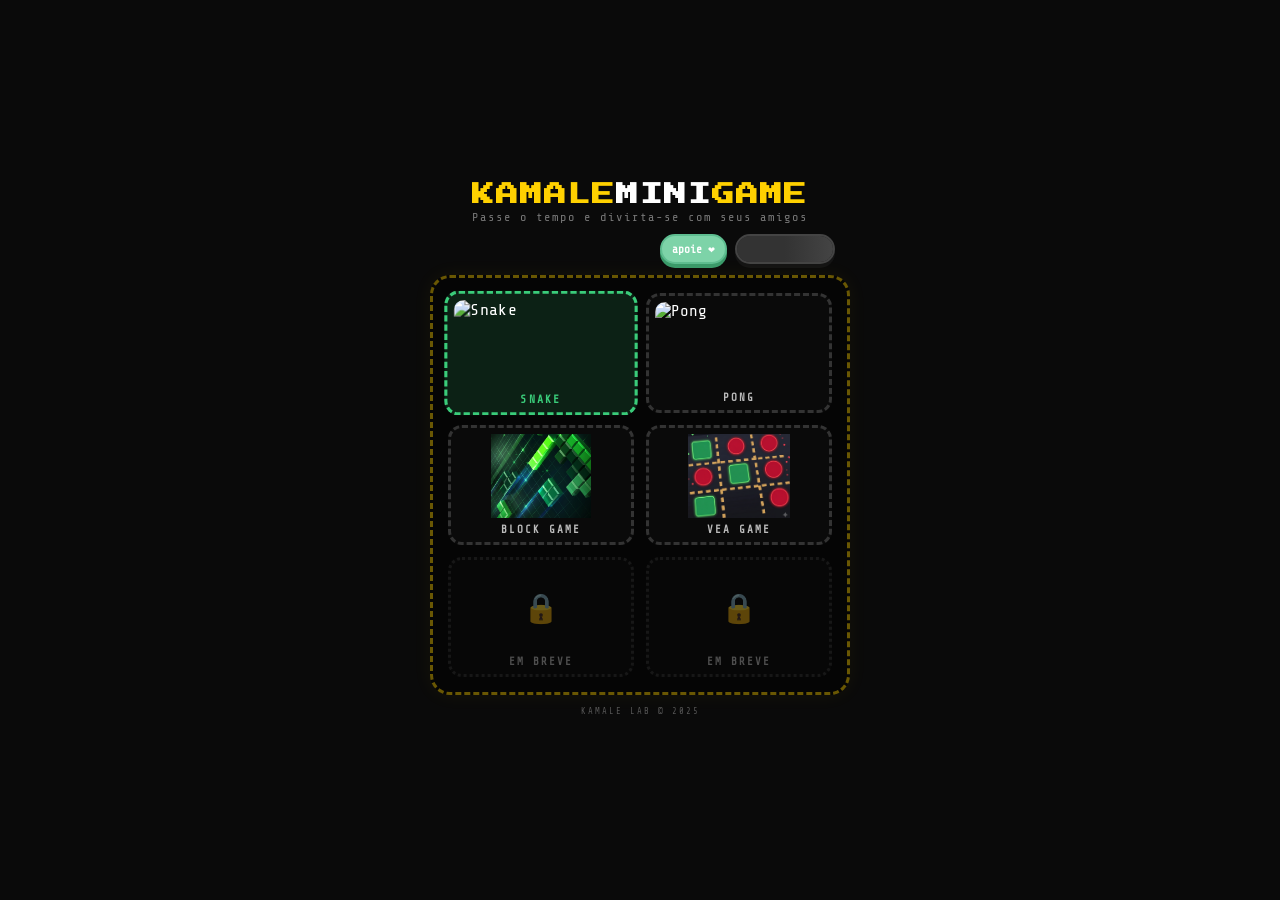
==== commit cd31b7dc: "integra navegação do header com menus dos jogos via postMessage bidirecional - Hub agora escuta KAMA" ====
--- a/minigame/index.html
+++ b/minigame/index.html
@@ -332,24 +332,66 @@
             justify-content: center;
             height: 100%;
             width: 100%;
+            overflow-y: auto;
         }
         .hidden {
             display: none !important;
+        }
+        .apoie-card {
+            width: 100%;
+            max-width: 320px;
+            display: flex;
+            flex-direction: column;
+            align-items: center;
+            gap: clamp(8px, 1.8vh, 16px);
+            border: 3px dashed rgba(255, 209, 0, 0.25);
+            border-radius: 20px;
+            padding: clamp(16px, 4vw, 28px);
+            background: rgba(255, 209, 0, 0.03);
+        }
+        .apoie-title {
+            font-family: 'Press Start 2P', monospace;
+            font-size: clamp(0.7rem, 3.2vw, 1rem);
+            color: #ffd100;
+            text-align: center;
+            line-height: 1.5;
+        }
+        .apoie-desc {
+            font-size: clamp(0.6rem, 2.5vw, 0.75rem);
+            color: #999;
+            text-align: center;
+            line-height: 1.5;
+            max-width: 280px;
+        }
+        .apoie-divider {
+            width: 100%;
+            height: 1px;
+            background: linear-gradient(90deg, transparent, rgba(255,209,0,0.2), transparent);
+            margin: 4px 0;
+        }
+        .apoie-label {
+            font-size: clamp(0.55rem, 2.2vw, 0.65rem);
+            color: #ffd100;
+            font-weight: bold;
+            letter-spacing: 1px;
+            align-self: flex-start;
         }
         .amount-btn {
             background-color: #111;
             border: 2px solid #333;
             color: #aaa;
-            border-radius: 8px;
+            border-radius: 10px;
             font-family: 'Share Tech Mono', monospace;
             font-weight: bold;
             cursor: pointer;
             box-shadow: 0 3px 0 #1a1a1a;
             transform: translateY(-2px);
             transition: all 0.1s;
+            padding: clamp(8px, 1.8vh, 12px) 0;
+            font-size: clamp(0.7rem, 2.8vw, 0.9rem);
         }
         .amount-btn:hover, .amount-btn.focused {
-            background-color: #222;
+            background-color: #1a1a1a;
             border-color: #ffd100;
             color: #ffd100;
             box-shadow: 0 3px 0 #886a00;
@@ -358,37 +400,66 @@
         }
         .amount-btn.selected {
             background-color: #ffd100;
-            color: #1a1a1a;
+            color: #0a0a0a;
             border-color: #ffd100;
             box-shadow: 0 3px 0 #886a00;
         }
         .amount-btn.selected:hover, .amount-btn.selected.focused {
             background-color: #ffe04d;
             border-color: #ffe04d;
-            color: #1a1a1a;
+            color: #0a0a0a;
         }
         .amount-btn:active {
             transform: translateY(1px);
             box-shadow: 0 0px 0 #1a1a1a;
         }
-        
-        .theme-light .amount-btn {
-            background-color: #f5f5f5;
-            border-color: #ccc;
-            color: #333;
-            box-shadow: 0 3px 0 #ddd;
-        }
-        .theme-light .amount-btn:hover, .theme-light .amount-btn.focused {
-            background-color: #eaeaea;
+        .apoie-pay-btn {
+            width: 100%;
+            background: #ffd100;
+            border: none;
+            padding: clamp(10px, 2vh, 14px);
+            border-radius: 12px;
+            font-family: 'Press Start 2P', monospace;
+            font-size: clamp(0.65rem, 2.8vw, 0.85rem);
+            font-weight: bold;
+            color: #0a0a0a;
+            cursor: pointer;
+            box-shadow: 0 4px 0 #b38f00;
+            transform: translateY(-2px);
+            transition: all 0.1s;
+            display: flex;
+            align-items: center;
+            justify-content: center;
+            gap: 8px;
+            letter-spacing: 1px;
+        }
+        .apoie-pay-btn:hover, .apoie-pay-btn.focused {
+            background: #ffe44d;
+            box-shadow: 0 4px 0 #cca700;
+            transform: translateY(-2px);
+            outline: none;
+        }
+        .apoie-pay-btn:active {
+            transform: translateY(1px);
+            box-shadow: 0 1px 0 #b38f00;
+        }
+        .apoie-back-btn {
+            font-family: 'Share Tech Mono', monospace;
+            padding: clamp(6px, 1.5vh, 10px) 20px;
+            border-radius: 9999px;
+            background: transparent;
+            border: 2px solid #444;
+            color: #888;
+            cursor: pointer;
+            font-size: clamp(0.6rem, 2.2vw, 0.7rem);
+            transition: all 0.1s;
+            letter-spacing: 1px;
+        }
+        .apoie-back-btn:hover, .apoie-back-btn.focused {
             border-color: #ffd100;
             color: #ffd100;
-            box-shadow: 0 3px 0 #cca700;
-        }
-        .theme-light .amount-btn.selected {
-            background-color: #ffd100;
-            color: #1a1a1a;
-            border-color: #ffd100;
-            box-shadow: 0 3px 0 #cca700;
+            background: rgba(255, 209, 0, 0.08);
+            outline: none;
         }
 
         /* ═══ GIFT MODAL ═══ */
@@ -596,30 +667,30 @@
         <iframe id="game-iframe" class="hidden" src="" style="width: 100%; flex: 1; border: none; background: #000; border-radius: 10px; display: none;"></iframe>
 
         <!-- TELA DE APOIO -->
-        <div id="apoie-screen" class="hidden" style="width: 100%; flex: 1; display: flex; flex-direction: column; align-items: center; justify-content: center; gap: clamp(8px, 2vh, 18px); padding: clamp(10px, 3vw, 20px); box-sizing: border-box; overflow-y: auto;">
-            <div class="apoie-card" style="width: 100%; max-width: 320px; display: flex; flex-direction: column; align-items: center; gap: clamp(8px, 1.8vh, 16px);">
-                <div class="apoie-title" style="font-family: 'Press Start 2P', monospace; font-size: clamp(0.75rem, 3.5vw, 1.1rem); color: #ffd100; text-align: center; margin-bottom: 4px;">APOIE O KAMALE</div>
-                <div class="apoie-desc" style="font-size: clamp(0.65rem, 2.8vw, 0.8rem); color: #888; text-align: center; max-width: 320px; line-height: 1.4;">
+        <div id="apoie-screen" class="hidden">
+            <div class="apoie-card">
+                <div class="apoie-title">APOIE O KAMALE</div>
+                <div class="apoie-desc">
                     Ajude-nos a manter os minijogos gratuitos e sempre evoluindo! Sua contribuição garante novos recursos e skins!
                 </div>
                 
-                <div style="width: 100%; height: 1px; background: rgba(255,209,0,0.15); margin: 4px 0;"></div>
+                <div class="apoie-divider"></div>
                 
-                <div class="amount-label" style="font-size: clamp(0.65rem, 2.5vw, 0.75rem); color: #ffd100; font-weight: bold; align-self: flex-start;">ESCOLHA O VALOR:</div>
+                <div class="apoie-label">ESCOLHA O VALOR:</div>
                 <div class="amount-options" style="display: grid; grid-template-columns: repeat(4, 1fr); gap: 6px; width: 100%;">
-                    <button class="amount-btn" data-value="5" style="padding: clamp(8px, 1.8vh, 12px) 0; font-size: clamp(0.75rem, 3vw, 0.95rem);">R$ 5</button>
-                    <button class="amount-btn selected" data-value="10" style="padding: clamp(8px, 1.8vh, 12px) 0; font-size: clamp(0.75rem, 3vw, 0.95rem);">R$ 10</button>
-                    <button class="amount-btn" data-value="20" style="padding: clamp(8px, 1.8vh, 12px) 0; font-size: clamp(0.75rem, 3vw, 0.95rem);">R$ 20</button>
-                    <button class="amount-btn" data-value="50" style="padding: clamp(8px, 1.8vh, 12px) 0; font-size: clamp(0.75rem, 3vw, 0.95rem);">R$ 50</button>
+                    <button class="amount-btn" data-value="5">R$ 5</button>
+                    <button class="amount-btn selected" data-value="10">R$ 10</button>
+                    <button class="amount-btn" data-value="20">R$ 20</button>
+                    <button class="amount-btn" data-value="50">R$ 50</button>
                 </div>
                 
-                <div style="width: 100%; height: 1px; background: rgba(255,209,0,0.15); margin: 4px 0;"></div>
+                <div class="apoie-divider"></div>
                 
-                <button class="pay-btn" id="apoie-pay-btn" style="width: 100%; background: #3acc7a; border: none; padding: clamp(10px, 2vh, 14px); border-radius: 12px; font-family: 'Share Tech Mono', monospace; font-size: clamp(0.9rem, 3.5vw, 1.1rem); font-weight: bold; color: #fff; cursor: pointer; box-shadow: 0 4px 0 #1e8a50; transform: translateY(-2px); transition: all 0.1s; display: flex; align-items: center; justify-content: center; gap: 8px;">
+                <button class="apoie-pay-btn" id="apoie-pay-btn">
                     APOIAR ❤️
                 </button>
                 
-                <button class="back-btn menu-btn-back" id="apoie-back-btn" style="font-family: 'Share Tech Mono', monospace; padding: clamp(6px, 1.5vh, 10px) 16px; border-radius: 9999px; background: transparent; border: 2px solid #555; color: #aaa; cursor: pointer; font-size: clamp(0.7rem, 2.5vw, 0.8rem); transition: all 0.1s;">
+                <button class="apoie-back-btn" id="apoie-back-btn">
                     ← VOLTAR
                 </button>
             </div>
@@ -983,6 +1054,12 @@
         document.getElementById('google-login-btn'),
     ].filter(Boolean);
     let focusedHeaderIndex = -1; // -1 = sem foco no header (jogo tem foco)
+    let gameMenuState = { onMenu: false, focusIndex: 0, totalItems: 0 };
+    window.addEventListener('message', (e) => {
+        if (e.data && e.data.type === 'KAMALE_MENU_STATE') {
+            gameMenuState = e.data;
+        }
+    });
 
     function updateHeaderFocus() {
         headerItems.forEach((item, idx) => {
@@ -996,6 +1073,25 @@
 
     function moveHeaderFocus(dir, wrap) {
         if (headerItems.length === 0) return false;
+
+        const atGameFirst = gameMenuState.onMenu && gameMenuState.totalItems > 0 && gameMenuState.focusIndex === 0;
+        const atGameLast = gameMenuState.onMenu && gameMenuState.totalItems > 0 && gameMenuState.focusIndex === gameMenuState.totalItems - 1;
+
+        // Jogo focado e em menu: UP do primeiro item → header, DOWN do último → header
+        if (focusedHeaderIndex === -1 && gameMenuState.onMenu) {
+            if (dir < 0 && atGameFirst) {
+                focusedHeaderIndex = 0; // volta ao home
+                updateHeaderFocus();
+                return true;
+            }
+            if (dir > 0 && atGameLast) {
+                focusedHeaderIndex = 0; // volta ao home
+                updateHeaderFocus();
+                return true;
+            }
+            return false; // deixa a tecla ir para o jogo
+        }
+
         if (focusedHeaderIndex === -1 && dir > 0) return false;
         if (focusedHeaderIndex === -1 && dir < 0) {
             focusedHeaderIndex = headerItems.length - 1;
@@ -1004,16 +1100,26 @@
             if (next < 0) {
                 if (wrap) {
                     focusedHeaderIndex = headerItems.length - 1;
+                } else if (gameMenuState.onMenu) {
+                    // UP do home → jogo vai para o último (deixa tecla passar)
+                    focusedHeaderIndex = -1;
+                    updateHeaderFocus();
+                    return false;
                 } else {
-                    focusedHeaderIndex = -1; // sai do header, volta ao jogo
+                    focusedHeaderIndex = -1;
                     updateHeaderFocus();
                     return true;
                 }
             } else if (next >= headerItems.length) {
                 if (wrap) {
                     focusedHeaderIndex = 0;
+                } else if (gameMenuState.onMenu) {
+                    // DOWN do último header → jogo vai para o primeiro (deixa tecla passar)
+                    focusedHeaderIndex = -1;
+                    updateHeaderFocus();
+                    return false;
                 } else {
-                    focusedHeaderIndex = -1; // sai do header, volta ao jogo
+                    focusedHeaderIndex = -1;
                     updateHeaderFocus();
                     return true;
                 }
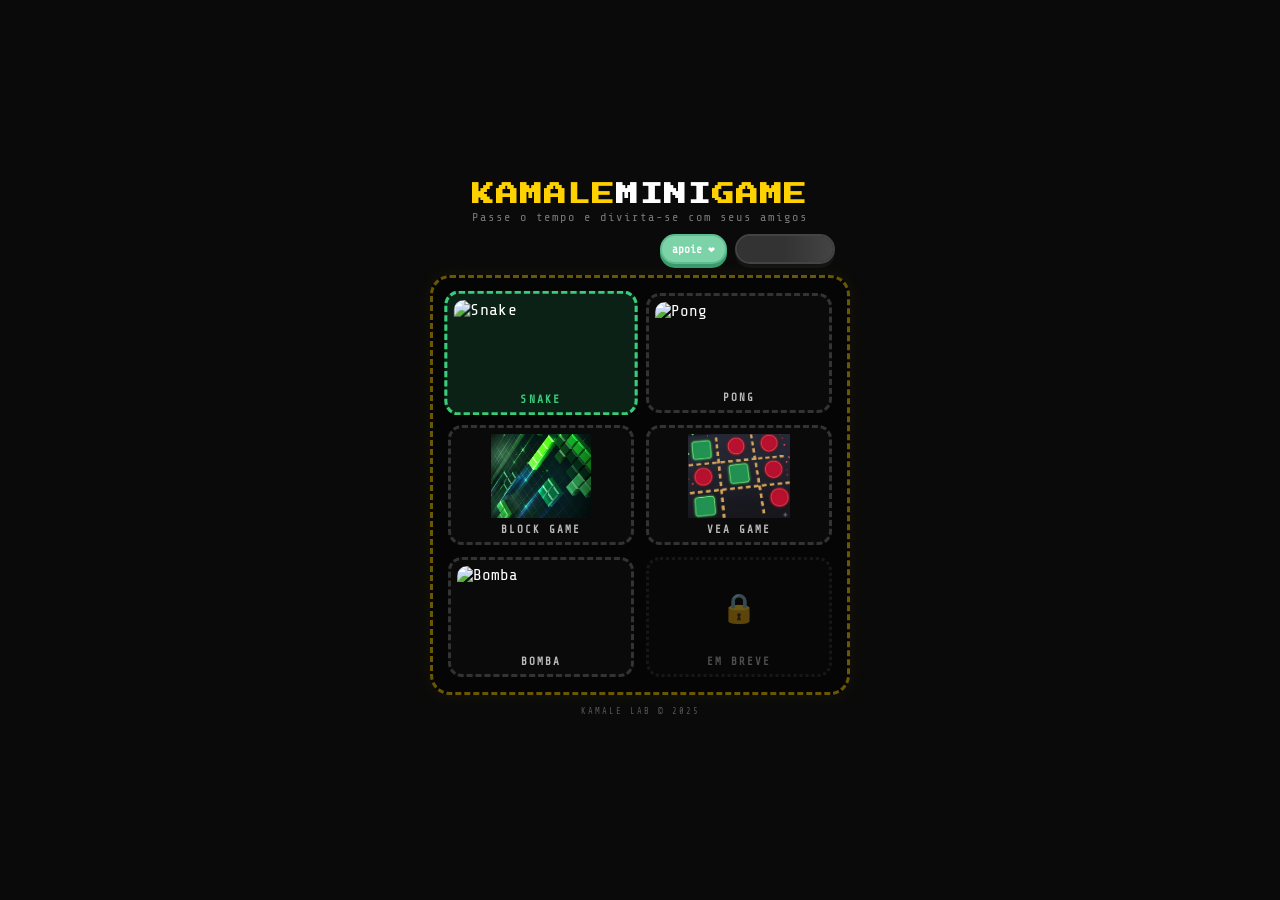
==== commit 9568d66a: "Adiciona preview de bomba e corrige previews dos jogos" ====
--- a/minigame/index.html
+++ b/minigame/index.html
@@ -154,6 +154,7 @@
         .card-snake { --accent:#3acc7a; --glow:rgba(58,204,122,0.14); }
         .card-block { --accent:#bf00ff; --glow:rgba(191,0,255,0.14); }
         .card-velha { --accent:#ffd100; --glow:rgba(255,209,0,0.14); }
+        .card-bomber { --accent:#ff6400; --glow:rgba(255,100,0,0.14); }
         .card-soon  { --accent:#555555; --glow:rgba(85,85,85,0.14); }
         .card-preview { flex:1; width:100%; display:flex; align-items:center; justify-content:center; min-height:0; }
         .card-label { font-size:clamp(0.5rem,2.2vw,0.68rem); font-weight:bold; color:#bbbbbb; letter-spacing:2px; text-align:center; transition:color 0.2s; }
@@ -339,35 +340,38 @@
         }
         .apoie-card {
             width: 100%;
-            max-width: 320px;
+            height: 100%;
             display: flex;
             flex-direction: column;
             align-items: center;
-            gap: clamp(8px, 1.8vh, 16px);
-            border: 3px dashed rgba(255, 209, 0, 0.25);
-            border-radius: 20px;
-            padding: clamp(16px, 4vw, 28px);
-            background: rgba(255, 209, 0, 0.03);
+            justify-content: center;
+            gap: clamp(6px, 1.4vh, 12px);
+            padding: clamp(6px, 1.5vh, 12px) 0;
+            background: transparent;
+            border: none;
         }
         .apoie-title {
             font-family: 'Press Start 2P', monospace;
-            font-size: clamp(0.7rem, 3.2vw, 1rem);
+            font-size: clamp(0.7rem, 3vw, 0.95rem);
             color: #ffd100;
             text-align: center;
-            line-height: 1.5;
+            line-height: 1.4;
+            flex-shrink: 0;
         }
         .apoie-desc {
-            font-size: clamp(0.6rem, 2.5vw, 0.75rem);
-            color: #999;
+            font-size: clamp(0.6rem, 2.2vw, 0.72rem);
+            color: #aaaaaa;
             text-align: center;
-            line-height: 1.5;
-            max-width: 280px;
+            line-height: 1.4;
+            max-width: 290px;
+            flex-shrink: 0;
         }
         .apoie-divider {
             width: 100%;
             height: 1px;
-            background: linear-gradient(90deg, transparent, rgba(255,209,0,0.2), transparent);
-            margin: 4px 0;
+            background: linear-gradient(90deg, transparent, rgba(255,209,0,0.15), transparent);
+            margin: 2px 0;
+            flex-shrink: 0;
         }
         .apoie-label {
             font-size: clamp(0.55rem, 2.2vw, 0.65rem);
@@ -375,20 +379,23 @@
             font-weight: bold;
             letter-spacing: 1px;
             align-self: flex-start;
+            margin-left: 10px;
+            flex-shrink: 0;
         }
         .amount-btn {
             background-color: #111;
             border: 2px solid #333;
             color: #aaa;
-            border-radius: 10px;
+            border-radius: 8px;
             font-family: 'Share Tech Mono', monospace;
             font-weight: bold;
             cursor: pointer;
             box-shadow: 0 3px 0 #1a1a1a;
             transform: translateY(-2px);
             transition: all 0.1s;
-            padding: clamp(8px, 1.8vh, 12px) 0;
-            font-size: clamp(0.7rem, 2.8vw, 0.9rem);
+            padding: clamp(6px, 1.2vh, 10px) 0;
+            font-size: clamp(0.75rem, 2.5vw, 0.85rem);
+            flex-shrink: 0;
         }
         .amount-btn:hover, .amount-btn.focused {
             background-color: #1a1a1a;
@@ -415,12 +422,13 @@
         }
         .apoie-pay-btn {
             width: 100%;
+            max-width: 280px;
             background: #ffd100;
             border: none;
-            padding: clamp(10px, 2vh, 14px);
-            border-radius: 12px;
+            padding: clamp(8px, 1.8vh, 12px);
+            border-radius: 10px;
             font-family: 'Press Start 2P', monospace;
-            font-size: clamp(0.65rem, 2.8vw, 0.85rem);
+            font-size: clamp(0.65rem, 2.5vw, 0.8rem);
             font-weight: bold;
             color: #0a0a0a;
             cursor: pointer;
@@ -432,6 +440,7 @@
             justify-content: center;
             gap: 8px;
             letter-spacing: 1px;
+            flex-shrink: 0;
         }
         .apoie-pay-btn:hover, .apoie-pay-btn.focused {
             background: #ffe44d;
@@ -445,15 +454,17 @@
         }
         .apoie-back-btn {
             font-family: 'Share Tech Mono', monospace;
-            padding: clamp(6px, 1.5vh, 10px) 20px;
+            padding: clamp(5px, 1.2vh, 8px) 16px;
             border-radius: 9999px;
             background: transparent;
             border: 2px solid #444;
             color: #888;
             cursor: pointer;
-            font-size: clamp(0.6rem, 2.2vw, 0.7rem);
+            font-size: clamp(0.65rem, 2.2vw, 0.75rem);
             transition: all 0.1s;
             letter-spacing: 1px;
+            flex-shrink: 0;
+            margin-top: 2px;
         }
         .apoie-back-btn:hover, .apoie-back-btn.focused {
             border-color: #ffd100;
@@ -647,13 +658,13 @@
                 <div class="card-label">VEA GAME</div>
             </a>
 
-            <!-- EM BREVE -->
-            <div class="game-card card-soon" id="card-soon" style="opacity: 0.4; cursor: not-allowed; border-style: dotted;">
-                <div class="card-preview" style="font-size: clamp(1.2rem, 4vw, 1.8rem); display: flex; align-items: center; justify-content: center; height:100%; width:100%;">
-                    🔒
+            <!-- BOMBER -->
+            <a href="bomber/index.html" class="game-card card-bomber" id="card-bomber" aria-label="Jogar Bomba">
+                <div class="card-preview">
+                    <img src="assets/previews/bomba-preview.png" alt="Bomba" class="card-preview-img">
                 </div>
-                <div class="card-label">EM BREVE</div>
-            </div>
+                <div class="card-label">BOMBA</div>
+            </a>
 
             <!-- EM BREVE 2 -->
             <div class="game-card card-soon" id="card-soon-2" style="opacity: 0.4; cursor: not-allowed; border-style: dotted;">
@@ -956,6 +967,7 @@
         pong:    { key: ' ',   label: '⚡', dpadLabel: 'Poder'  },
         block:   { key: 'z', label: '↻', dpadLabel: 'Girar' },
         veagame: { key: 'Enter',   label: '✓', dpadLabel: 'OK'    },
+        bomber:  { key: ' ',   label: '💣', dpadLabel: 'Bomba'   },
     };
     let currentGameActionKey = 'z';
 
@@ -1042,6 +1054,10 @@
         // Ocultar botão home
         homeBtn.style.display = 'none';
         homeBtn.classList.add('hidden');
+
+        // Resetar o botão de ação para ficar sem ícone de jogo (volta a ser 'A')
+        const actionBtn = document.getElementById('action-a');
+        if (actionBtn) actionBtn.textContent = 'A';
         
         // Retornar o foco
         updateFocus();
@@ -1073,6 +1089,8 @@
 
     function moveHeaderFocus(dir, wrap) {
         if (headerItems.length === 0) return false;
+        // Bloquear header enquanto jogo está ativo e não pausado, exceto se estiver nas telas de menu do jogo
+        if (gameActive && !hubPaused && !gameMenuState.onMenu) return false;
 
         const atGameFirst = gameMenuState.onMenu && gameMenuState.totalItems > 0 && gameMenuState.focusIndex === 0;
         const atGameLast = gameMenuState.onMenu && gameMenuState.totalItems > 0 && gameMenuState.focusIndex === gameMenuState.totalItems - 1;
@@ -1080,12 +1098,16 @@
         // Jogo focado e em menu: UP do primeiro item → header, DOWN do último → header
         if (focusedHeaderIndex === -1 && gameMenuState.onMenu) {
             if (dir < 0 && atGameFirst) {
-                focusedHeaderIndex = 0; // volta ao home
+                const loginBtn = document.getElementById('google-login-btn');
+                const idx = headerItems.indexOf(loginBtn);
+                focusedHeaderIndex = idx !== -1 ? idx : 0;
                 updateHeaderFocus();
                 return true;
             }
             if (dir > 0 && atGameLast) {
-                focusedHeaderIndex = 0; // volta ao home
+                const loginBtn = document.getElementById('google-login-btn');
+                const idx = headerItems.indexOf(loginBtn);
+                focusedHeaderIndex = idx !== -1 ? idx : 0;
                 updateHeaderFocus();
                 return true;
             }
@@ -1146,7 +1168,7 @@
         document.getElementById('card-pong'),
         document.getElementById('card-block'),
         document.getElementById('card-velha'),
-        document.getElementById('card-soon'),
+        document.getElementById('card-bomber'),
         document.getElementById('card-soon-2')
     ];
     let focusedIndex = 2;
@@ -1534,8 +1556,40 @@
                     selectedAmount = parseInt(btn.dataset.value);
                 });
             });
-            allItemsApoie.push(document.getElementById('apoie-pay-btn'));
-            allItemsApoie.push(document.getElementById('apoie-back-btn'));
+            
+            const payBtn = document.getElementById('apoie-pay-btn');
+            const backBtn = document.getElementById('apoie-back-btn');
+            
+            if (!allItemsApoie.includes(payBtn)) allItemsApoie.push(payBtn);
+            if (!allItemsApoie.includes(backBtn)) allItemsApoie.push(backBtn);
+
+            payBtn.addEventListener('click', () => {
+                if (selectedAmount <= 0 || isNaN(selectedAmount)) {
+                    showToast('Selecione um valor válido', 'info');
+                    return;
+                }
+                var user = window.KamaleAuth ? window.KamaleAuth.getUser() : firebase.auth().currentUser;
+                if (!user) {
+                    showToast('Faça login para apoiar', 'info');
+                    return;
+                }
+                firebase.database().ref('supporters/' + user.uid).set({
+                    name: user.displayName || '',
+                    email: user.email || '',
+                    amount: selectedAmount,
+                    date: new Date().toISOString()
+                }).then(() => {
+                    showToast('Obrigado pelo apoio! Você ganhou um presente surpresa!', 'success', 2500);
+                    setTimeout(() => {
+                        closeApoieScreen();
+                        showGiftModal();
+                    }, 1500);
+                });
+            });
+
+            backBtn.addEventListener('click', () => {
+                closeApoieScreen();
+            });
             
             allItemsApoie.forEach((item, idx) => {
                 item.addEventListener('mouseenter', () => {
@@ -1563,11 +1617,14 @@
         updateFocus();
     }
 
-    // Intercept click on apoie-btn in main menu
+    // Intercept click on apoie-btn (including during active gameplay)
     const mainApoieBtn = document.getElementById('apoie-btn');
     if (mainApoieBtn) {
         mainApoieBtn.addEventListener('click', (e) => {
             e.preventDefault();
+            if (gameActive) {
+                exitGame();
+            }
             openApoieScreen();
         });
     }
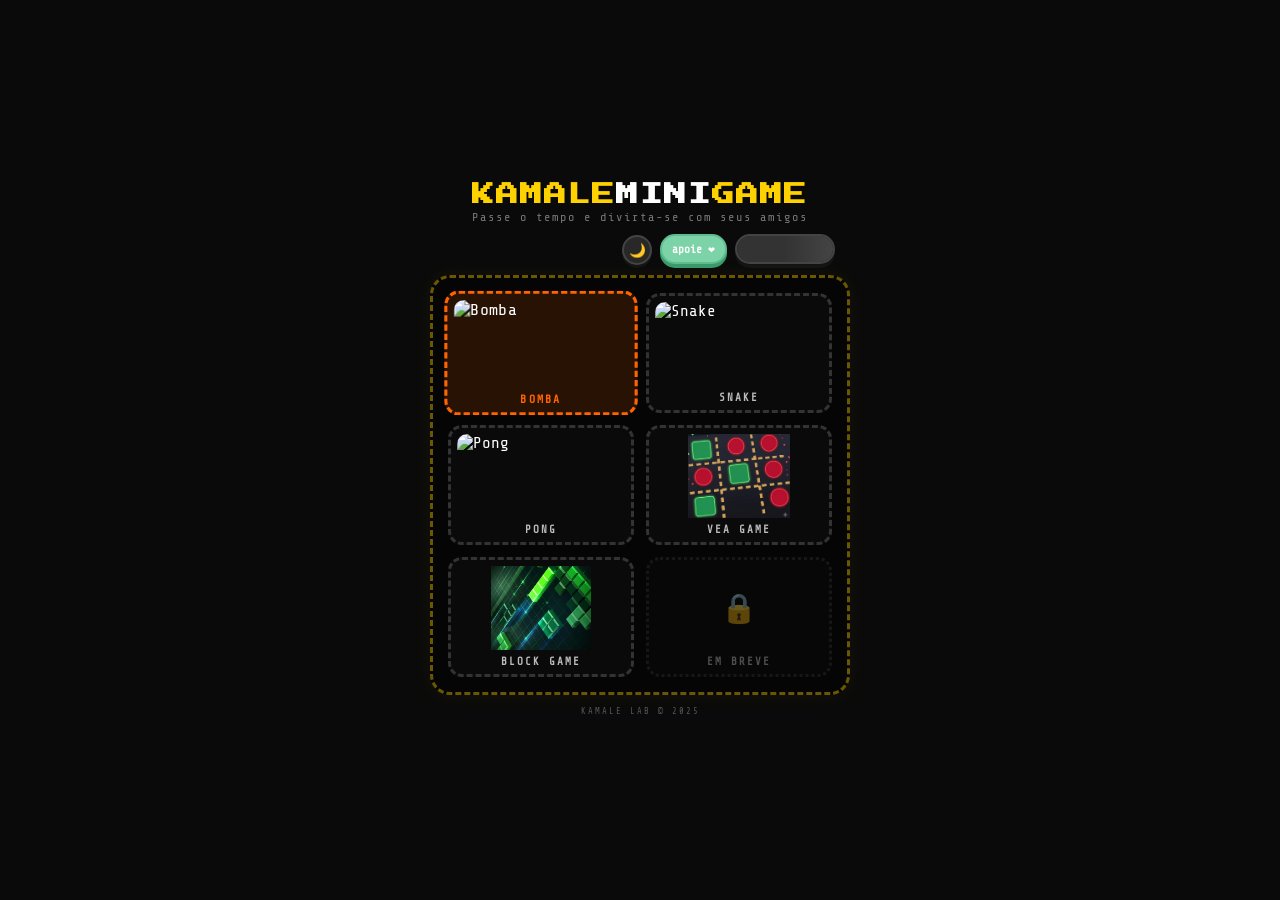
==== commit 303df23e: "minigame: theme claro/escuro, ordem dos jogos (Bomba, Snake, Pong, Vea, Block)" ====
--- a/minigame/index.html
+++ b/minigame/index.html
@@ -21,6 +21,7 @@
         }
         .header { display:flex; flex-direction:column; align-items:center; gap:4px; margin-bottom:clamp(6px,1.5vh,16px); user-select:none; }
         .header-logo { font-family:'Press Start 2P',monospace; font-size:clamp(0.85rem,4.5vw,1.4rem); font-weight:bold; color:#ffd100; letter-spacing:2px; }
+        .logo-mini { color:#ffffff; }
         .header-sub { font-size:clamp(0.6rem,2.5vw,0.75rem); color:#777777; letter-spacing:2px; text-align:center; max-width:90vw; }
         
         #game-board {
@@ -79,6 +80,31 @@
             50% { box-shadow: 0 0 25px rgba(255,209,0,0.8), 0 4px 0 #cca700; }
         }
         .apoie-btn:active { transform: translateY(1px); box-shadow: 0 1px 0 #3a9a6a; }
+
+        /* ═══ THEME TOGGLE ═══ */
+        .theme-toggle-btn {
+            width: 30px; height: 30px; border-radius: 50%;
+            background-color: #282828; border: 2px solid #444;
+            color: #ffd100; cursor: pointer; outline: none;
+            display: flex; align-items: center; justify-content: center;
+            font-size: 0.85rem; flex-shrink: 0; line-height: 1;
+            box-shadow: 0 3px 0 #141414; transform: translateY(-2px);
+            transition: background-color 0.1s, transform 0.1s, border-color 0.1s, box-shadow 0.1s;
+            user-select: none; padding: 0;
+        }
+        .theme-toggle-btn:hover { background-color: #353535; border-color: #ffd100; }
+        .theme-toggle-btn.focused {
+            background-color: #353535; border-color: #ffd100;
+            outline: none; transform: translateY(-1px) scale(1.08);
+        }
+        .theme-toggle-btn:active {
+            transform: translateY(1px); box-shadow: 0 1px 0 #141414;
+        }
+        .theme-light .theme-toggle-btn {
+            background-color: #e8e8e8; border-color: #ccc; color: #f39c12;
+            box-shadow: 0 3px 0 #bbb; transform: translateY(-2px);
+        }
+        .theme-light .theme-toggle-btn:hover { background-color: #ddd; border-color: #f39c12; }
 
         /* ═══ GOOGLE LOGIN ═══ */
         .google-login-btn {
@@ -603,7 +629,7 @@
 <body>
 
 <div class="header">
-    <div class="header-logo">KAMALE<span style="color:#ffffff">MINI</span>GAME</div>
+    <div class="header-logo">KAMALE<span class="logo-mini">MINI</span>GAME</div>
     <div class="header-sub">Passe o tempo e divirta-se com seus amigos</div>
 </div>
 
@@ -616,6 +642,7 @@
     
     <!-- Área de Login/Apoie à direita -->
     <div id="screen-header-right" style="display: flex; align-items: center; gap: 8px; margin-left: auto;">
+        <button class="theme-toggle-btn" id="theme-toggle-btn" aria-label="Alternar tema claro/escuro" title="Alternar tema">🌙</button>
         <a href="apoie.html" class="apoie-btn" id="apoie-btn" aria-label="Apoie o Kamale Games">apoie ❤️</a>
         <button class="google-login-btn" id="google-login-btn" aria-label="Entrar"></button>
     </div>
@@ -626,6 +653,14 @@
     <!-- Container de Conteúdo -->
     <div id="screen-content" style="width: 100%; flex: 1; min-height: 0; display: flex; flex-direction: column;">
         <div class="games-grid" id="games-grid">
+            <!-- BOMBA -->
+            <a href="bomber/index.html" class="game-card card-bomber" id="card-bomber" aria-label="Jogar Bomba">
+                <div class="card-preview">
+                    <img src="assets/previews/bomba-preview.png" alt="Bomba" class="card-preview-img">
+                </div>
+                <div class="card-label">BOMBA</div>
+            </a>
+
             <!-- SNAKE -->
             <a href="snake/index.html" class="game-card card-snake" id="card-snake" aria-label="Jogar Snake">
                 <div class="card-preview">
@@ -642,14 +677,6 @@
                 <div class="card-label">PONG</div>
             </a>
 
-            <!-- BLOCK -->
-            <a href="block/index.html" class="game-card card-block" id="card-block" aria-label="Jogar Block Game">
-                <div class="card-preview">
-                    <img src="assets/previews/block-preview.png" alt="Block Game" class="card-preview-img">
-                </div>
-                <div class="card-label">BLOCK GAME</div>
-            </a>
-
             <!-- VEA GAME -->
             <a href="veagame/index.html" class="game-card card-velha" id="card-velha" aria-label="Jogar Vea Game">
                 <div class="card-preview">
@@ -658,12 +685,12 @@
                 <div class="card-label">VEA GAME</div>
             </a>
 
-            <!-- BOMBER -->
-            <a href="bomber/index.html" class="game-card card-bomber" id="card-bomber" aria-label="Jogar Bomba">
+            <!-- BLOCK -->
+            <a href="block/index.html" class="game-card card-block" id="card-block" aria-label="Jogar Block Game">
                 <div class="card-preview">
-                    <img src="assets/previews/bomba-preview.png" alt="Bomba" class="card-preview-img">
+                    <img src="assets/previews/block-preview.png" alt="Block Game" class="card-preview-img">
                 </div>
-                <div class="card-label">BOMBA</div>
+                <div class="card-label">BLOCK GAME</div>
             </a>
 
             <!-- EM BREVE 2 -->
@@ -950,6 +977,13 @@
                         gap: 8px !important;
                     }
                 `;
+                // Send current theme to the iframe
+                var currentTheme = document.body.classList.contains('theme-light') ? 'light' : 'dark';
+                try {
+                    if (gameIframe.contentWindow) {
+                        gameIframe.contentWindow.postMessage({ type: 'KAMALE_THEME', theme: currentTheme }, '*');
+                    }
+                } catch(e) {}
             } catch (e) {
                 console.error("Erro ao injetar estilos no iframe:", e);
             }
@@ -1065,6 +1099,7 @@
 
     // ═══ HEADER ITEMS (navegáveis mesmo com jogo ativo) ═══
     const headerItems = [
+        document.getElementById('theme-toggle-btn'),
         document.getElementById('home-btn'),
         document.getElementById('apoie-btn'),
         document.getElementById('google-login-btn'),
@@ -1074,6 +1109,12 @@
     window.addEventListener('message', (e) => {
         if (e.data && e.data.type === 'KAMALE_MENU_STATE') {
             gameMenuState = e.data;
+        }
+        if (e.data && e.data.type === 'KAMALE_THEME_REQUEST') {
+            var currentTheme = document.body.classList.contains('theme-light') ? 'light' : 'dark';
+            if (e.source) {
+                e.source.postMessage({ type: 'KAMALE_THEME', theme: currentTheme }, '*');
+            }
         }
     });
 
@@ -1164,11 +1205,11 @@
     const allItems = [
         document.getElementById('apoie-btn'),
         document.getElementById('google-login-btn'),
+        document.getElementById('card-bomber'),
         document.getElementById('card-snake'),
         document.getElementById('card-pong'),
+        document.getElementById('card-velha'),
         document.getElementById('card-block'),
-        document.getElementById('card-velha'),
-        document.getElementById('card-bomber'),
         document.getElementById('card-soon-2')
     ];
     let focusedIndex = 2;
@@ -1617,6 +1658,23 @@
         updateFocus();
     }
 
+    // Theme toggle button
+    const themeToggleBtn = document.getElementById('theme-toggle-btn');
+    if (themeToggleBtn) {
+        themeToggleBtn.addEventListener('click', () => {
+            if (window.KamaleAuth && window.KamaleAuth.toggleTheme) {
+                var newTheme = window.KamaleAuth.toggleTheme();
+                themeToggleBtn.textContent = newTheme === 'dark' ? '🌙' : '☀️';
+            }
+        });
+        // Update icon on load
+        setTimeout(() => {
+            if (window.KamaleAuth && window.KamaleAuth.getTheme) {
+                themeToggleBtn.textContent = window.KamaleAuth.getTheme() === 'dark' ? '🌙' : '☀️';
+            }
+        }, 100);
+    }
+
     // Intercept click on apoie-btn (including during active gameplay)
     const mainApoieBtn = document.getElementById('apoie-btn');
     if (mainApoieBtn) {
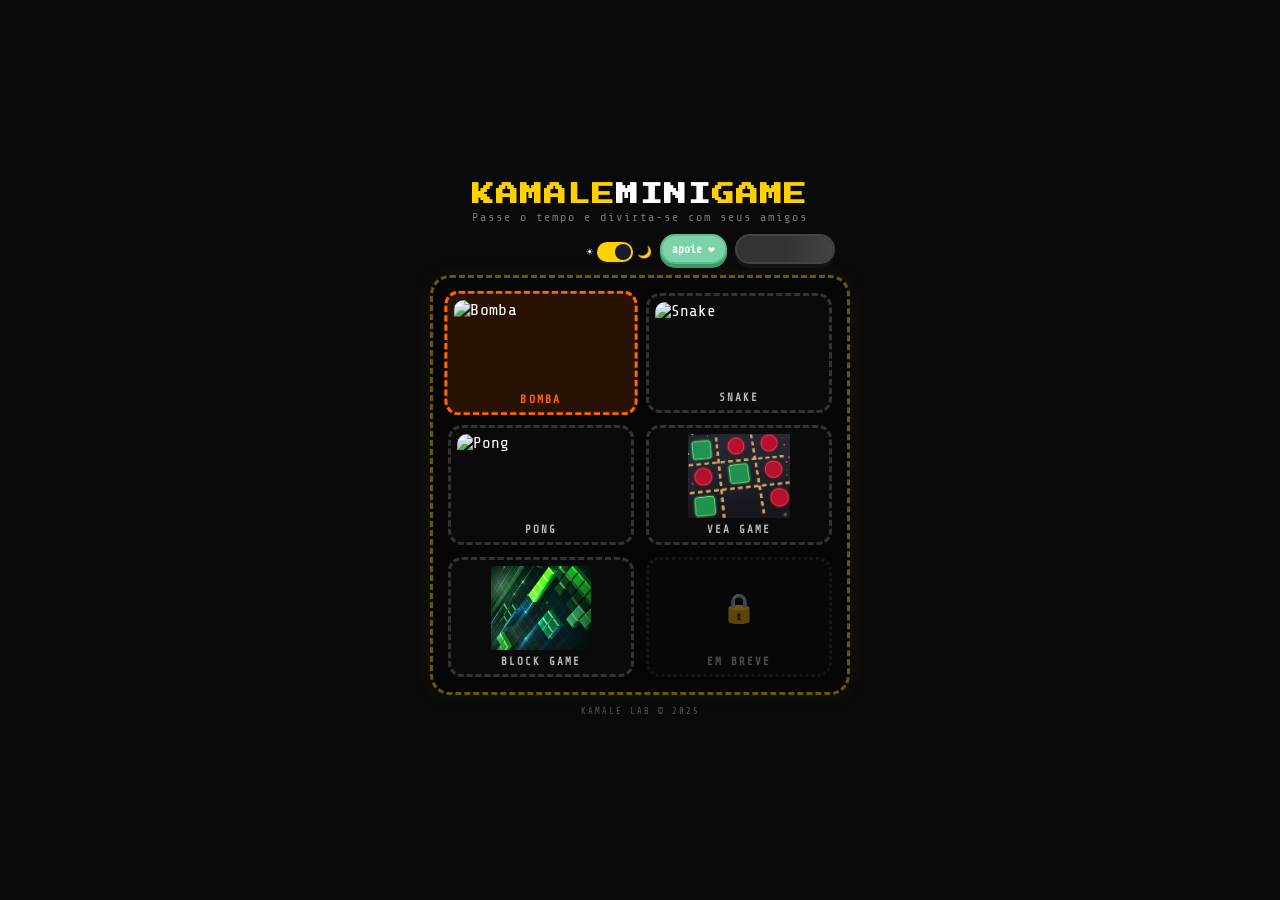
==== commit 13018925: "minigame: substitui botao tema por toggle switch com icones sol/lua" ====
--- a/minigame/index.html
+++ b/minigame/index.html
@@ -82,29 +82,37 @@
         .apoie-btn:active { transform: translateY(1px); box-shadow: 0 1px 0 #3a9a6a; }
 
         /* ═══ THEME TOGGLE ═══ */
-        .theme-toggle-btn {
-            width: 30px; height: 30px; border-radius: 50%;
-            background-color: #282828; border: 2px solid #444;
-            color: #ffd100; cursor: pointer; outline: none;
-            display: flex; align-items: center; justify-content: center;
-            font-size: 0.85rem; flex-shrink: 0; line-height: 1;
-            box-shadow: 0 3px 0 #141414; transform: translateY(-2px);
-            transition: background-color 0.1s, transform 0.1s, border-color 0.1s, box-shadow 0.1s;
-            user-select: none; padding: 0;
-        }
-        .theme-toggle-btn:hover { background-color: #353535; border-color: #ffd100; }
-        .theme-toggle-btn.focused {
-            background-color: #353535; border-color: #ffd100;
-            outline: none; transform: translateY(-1px) scale(1.08);
-        }
-        .theme-toggle-btn:active {
-            transform: translateY(1px); box-shadow: 0 1px 0 #141414;
-        }
-        .theme-light .theme-toggle-btn {
-            background-color: #e8e8e8; border-color: #ccc; color: #f39c12;
-            box-shadow: 0 3px 0 #bbb; transform: translateY(-2px);
-        }
-        .theme-light .theme-toggle-btn:hover { background-color: #ddd; border-color: #f39c12; }
+        .theme-toggle-switch {
+            position: relative; display: inline-flex; align-items: center; gap: 4px;
+            cursor: pointer; user-select: none; flex-shrink: 0; height: 26px;
+            outline: none; border-radius: 4px;
+        }
+        .theme-toggle-switch input { opacity: 0; width: 0; height: 0; position: absolute; }
+        .tgl-sun, .tgl-moon { font-size: 0.75rem; line-height: 1; z-index: 1; pointer-events: none; }
+        .tgl-track {
+            width: 36px; height: 20px; background-color: #444; border-radius: 10px;
+            position: relative; transition: background-color 0.3s; flex-shrink: 0;
+            box-shadow: 0 2px 0 #141414;
+        }
+        .tgl-track::after {
+            content: ''; position: absolute; height: 16px; width: 16px;
+            left: 2px; bottom: 2px; background-color: #fff; border-radius: 50%;
+            transition: transform 0.3s, background-color 0.3s; z-index: 2;
+        }
+        .theme-toggle-switch input:checked ~ .tgl-track { background-color: #ffd100; }
+        .theme-toggle-switch input:checked ~ .tgl-track::after {
+            transform: translateX(16px); background-color: #1a1a2e;
+        }
+        .theme-toggle-switch.focused .tgl-track {
+            outline: 2px solid #ffd100; outline-offset: 2px;
+        }
+        .theme-light .tgl-track { background-color: #ccc; box-shadow: 0 2px 0 #aaa; }
+        .theme-light .theme-toggle-switch input:checked ~ .tgl-track { background-color: #f39c12; }
+        .theme-light .tgl-track::after { background-color: #fff; }
+        .theme-light .theme-toggle-switch input:checked ~ .tgl-track::after { background-color: #333; }
+        .theme-light .theme-toggle-switch.focused .tgl-track {
+            outline-color: #f39c12;
+        }
 
         /* ═══ GOOGLE LOGIN ═══ */
         .google-login-btn {
@@ -642,7 +650,12 @@
     
     <!-- Área de Login/Apoie à direita -->
     <div id="screen-header-right" style="display: flex; align-items: center; gap: 8px; margin-left: auto;">
-        <button class="theme-toggle-btn" id="theme-toggle-btn" aria-label="Alternar tema claro/escuro" title="Alternar tema">🌙</button>
+        <label class="theme-toggle-switch" id="theme-toggle-switch" title="Alternar tema">
+            <span class="tgl-sun">☀️</span>
+            <input type="checkbox" id="theme-toggle-input">
+            <span class="tgl-track"></span>
+            <span class="tgl-moon">🌙</span>
+        </label>
         <a href="apoie.html" class="apoie-btn" id="apoie-btn" aria-label="Apoie o Kamale Games">apoie ❤️</a>
         <button class="google-login-btn" id="google-login-btn" aria-label="Entrar"></button>
     </div>
@@ -1099,7 +1112,7 @@
 
     // ═══ HEADER ITEMS (navegáveis mesmo com jogo ativo) ═══
     const headerItems = [
-        document.getElementById('theme-toggle-btn'),
+        document.getElementById('theme-toggle-switch'),
         document.getElementById('home-btn'),
         document.getElementById('apoie-btn'),
         document.getElementById('google-login-btn'),
@@ -1658,21 +1671,17 @@
         updateFocus();
     }
 
-    // Theme toggle button
-    const themeToggleBtn = document.getElementById('theme-toggle-btn');
-    if (themeToggleBtn) {
-        themeToggleBtn.addEventListener('click', () => {
+    // Theme toggle switch
+    const themeToggleInput = document.getElementById('theme-toggle-input');
+    if (themeToggleInput) {
+        themeToggleInput.addEventListener('change', function() {
             if (window.KamaleAuth && window.KamaleAuth.toggleTheme) {
-                var newTheme = window.KamaleAuth.toggleTheme();
-                themeToggleBtn.textContent = newTheme === 'dark' ? '🌙' : '☀️';
+                window.KamaleAuth.toggleTheme();
             }
         });
-        // Update icon on load
-        setTimeout(() => {
-            if (window.KamaleAuth && window.KamaleAuth.getTheme) {
-                themeToggleBtn.textContent = window.KamaleAuth.getTheme() === 'dark' ? '🌙' : '☀️';
-            }
-        }, 100);
+        // Sync checkbox with current theme
+        var isDark = !document.body.classList.contains('theme-light');
+        themeToggleInput.checked = isDark;
     }
 
     // Intercept click on apoie-btn (including during active gameplay)
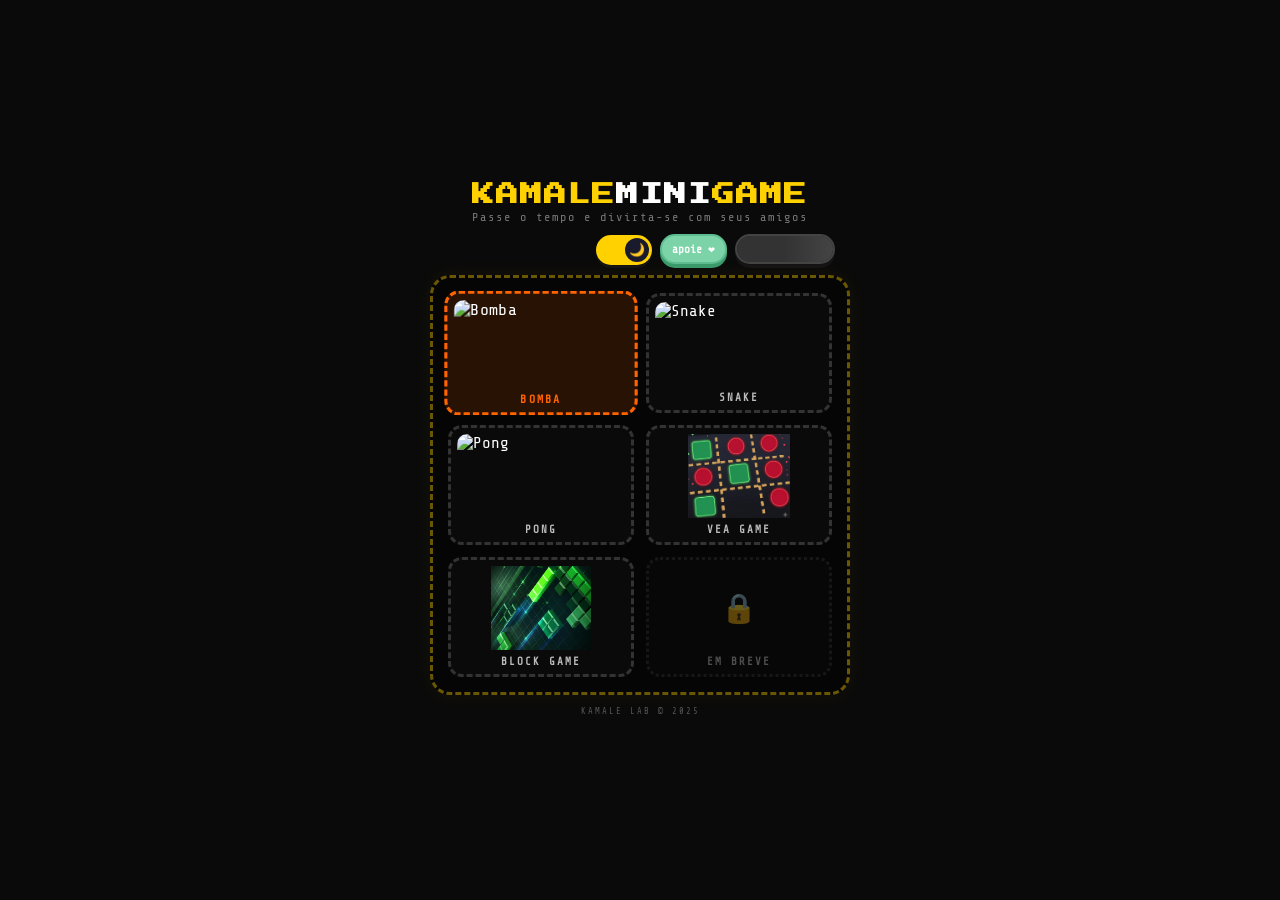
==== commit 849d444f: "minigame: icones sol/lua dentro da bolinha do toggle" ====
--- a/minigame/index.html
+++ b/minigame/index.html
@@ -83,36 +83,43 @@
 
         /* ═══ THEME TOGGLE ═══ */
         .theme-toggle-switch {
-            position: relative; display: inline-flex; align-items: center; gap: 4px;
-            cursor: pointer; user-select: none; flex-shrink: 0; height: 26px;
+            position: relative; display: inline-flex; align-items: center;
+            cursor: pointer; user-select: none; flex-shrink: 0; height: 30px;
             outline: none; border-radius: 4px;
         }
         .theme-toggle-switch input { opacity: 0; width: 0; height: 0; position: absolute; }
-        .tgl-sun, .tgl-moon { font-size: 0.75rem; line-height: 1; z-index: 1; pointer-events: none; }
         .tgl-track {
-            width: 36px; height: 20px; background-color: #444; border-radius: 10px;
+            width: 56px; height: 30px; background-color: #444; border-radius: 15px;
             position: relative; transition: background-color 0.3s; flex-shrink: 0;
-            box-shadow: 0 2px 0 #141414;
-        }
-        .tgl-track::after {
-            content: ''; position: absolute; height: 16px; width: 16px;
-            left: 2px; bottom: 2px; background-color: #fff; border-radius: 50%;
+            box-shadow: 0 3px 0 #141414; transform: translateY(-2px);
+        }
+        .tgl-knob {
+            position: absolute; height: 24px; width: 24px; left: 3px; top: 3px;
+            background-color: #fff; border-radius: 50%;
             transition: transform 0.3s, background-color 0.3s; z-index: 2;
+            display: flex; align-items: center; justify-content: center;
+            font-size: 0.8rem; line-height: 1;
         }
         .theme-toggle-switch input:checked ~ .tgl-track { background-color: #ffd100; }
-        .theme-toggle-switch input:checked ~ .tgl-track::after {
-            transform: translateX(16px); background-color: #1a1a2e;
+        .theme-toggle-switch input:checked ~ .tgl-track .tgl-knob {
+            transform: translateX(26px); background-color: #1a1a2e; color: #ffd100;
+        }
+        .theme-toggle-switch input:not(:checked) ~ .tgl-track .tgl-knob {
+            color: #f39c12;
         }
         .theme-toggle-switch.focused .tgl-track {
-            outline: 2px solid #ffd100; outline-offset: 2px;
-        }
-        .theme-light .tgl-track { background-color: #ccc; box-shadow: 0 2px 0 #aaa; }
+            outline: 2px solid #ffd100; outline-offset: 3px;
+        }
+        .theme-light .tgl-track { background-color: #ccc; box-shadow: 0 3px 0 #aaa; }
         .theme-light .theme-toggle-switch input:checked ~ .tgl-track { background-color: #f39c12; }
-        .theme-light .tgl-track::after { background-color: #fff; }
-        .theme-light .theme-toggle-switch input:checked ~ .tgl-track::after { background-color: #333; }
-        .theme-light .theme-toggle-switch.focused .tgl-track {
-            outline-color: #f39c12;
-        }
+        .theme-light .tgl-knob { background-color: #fff; }
+        .theme-light .theme-toggle-switch input:checked ~ .tgl-track .tgl-knob {
+            background-color: #333; color: #ffd100;
+        }
+        .theme-light .theme-toggle-switch input:not(:checked) ~ .tgl-track .tgl-knob {
+            color: #f39c12;
+        }
+        .theme-light .theme-toggle-switch.focused .tgl-track { outline-color: #f39c12; }
 
         /* ═══ GOOGLE LOGIN ═══ */
         .google-login-btn {
@@ -651,10 +658,10 @@
     <!-- Área de Login/Apoie à direita -->
     <div id="screen-header-right" style="display: flex; align-items: center; gap: 8px; margin-left: auto;">
         <label class="theme-toggle-switch" id="theme-toggle-switch" title="Alternar tema">
-            <span class="tgl-sun">☀️</span>
             <input type="checkbox" id="theme-toggle-input">
-            <span class="tgl-track"></span>
-            <span class="tgl-moon">🌙</span>
+            <span class="tgl-track">
+                <span class="tgl-knob" id="tgl-knob">🌙</span>
+            </span>
         </label>
         <a href="apoie.html" class="apoie-btn" id="apoie-btn" aria-label="Apoie o Kamale Games">apoie ❤️</a>
         <button class="google-login-btn" id="google-login-btn" aria-label="Entrar"></button>
@@ -1673,8 +1680,13 @@
 
     // Theme toggle switch
     const themeToggleInput = document.getElementById('theme-toggle-input');
+    const tglKnob = document.getElementById('tgl-knob');
+    function syncToggleIcon() {
+        if (tglKnob) tglKnob.textContent = themeToggleInput.checked ? '🌙' : '☀️';
+    }
     if (themeToggleInput) {
         themeToggleInput.addEventListener('change', function() {
+            syncToggleIcon();
             if (window.KamaleAuth && window.KamaleAuth.toggleTheme) {
                 window.KamaleAuth.toggleTheme();
             }
@@ -1682,6 +1694,7 @@
         // Sync checkbox with current theme
         var isDark = !document.body.classList.contains('theme-light');
         themeToggleInput.checked = isDark;
+        syncToggleIcon();
     }
 
     // Intercept click on apoie-btn (including during active gameplay)
